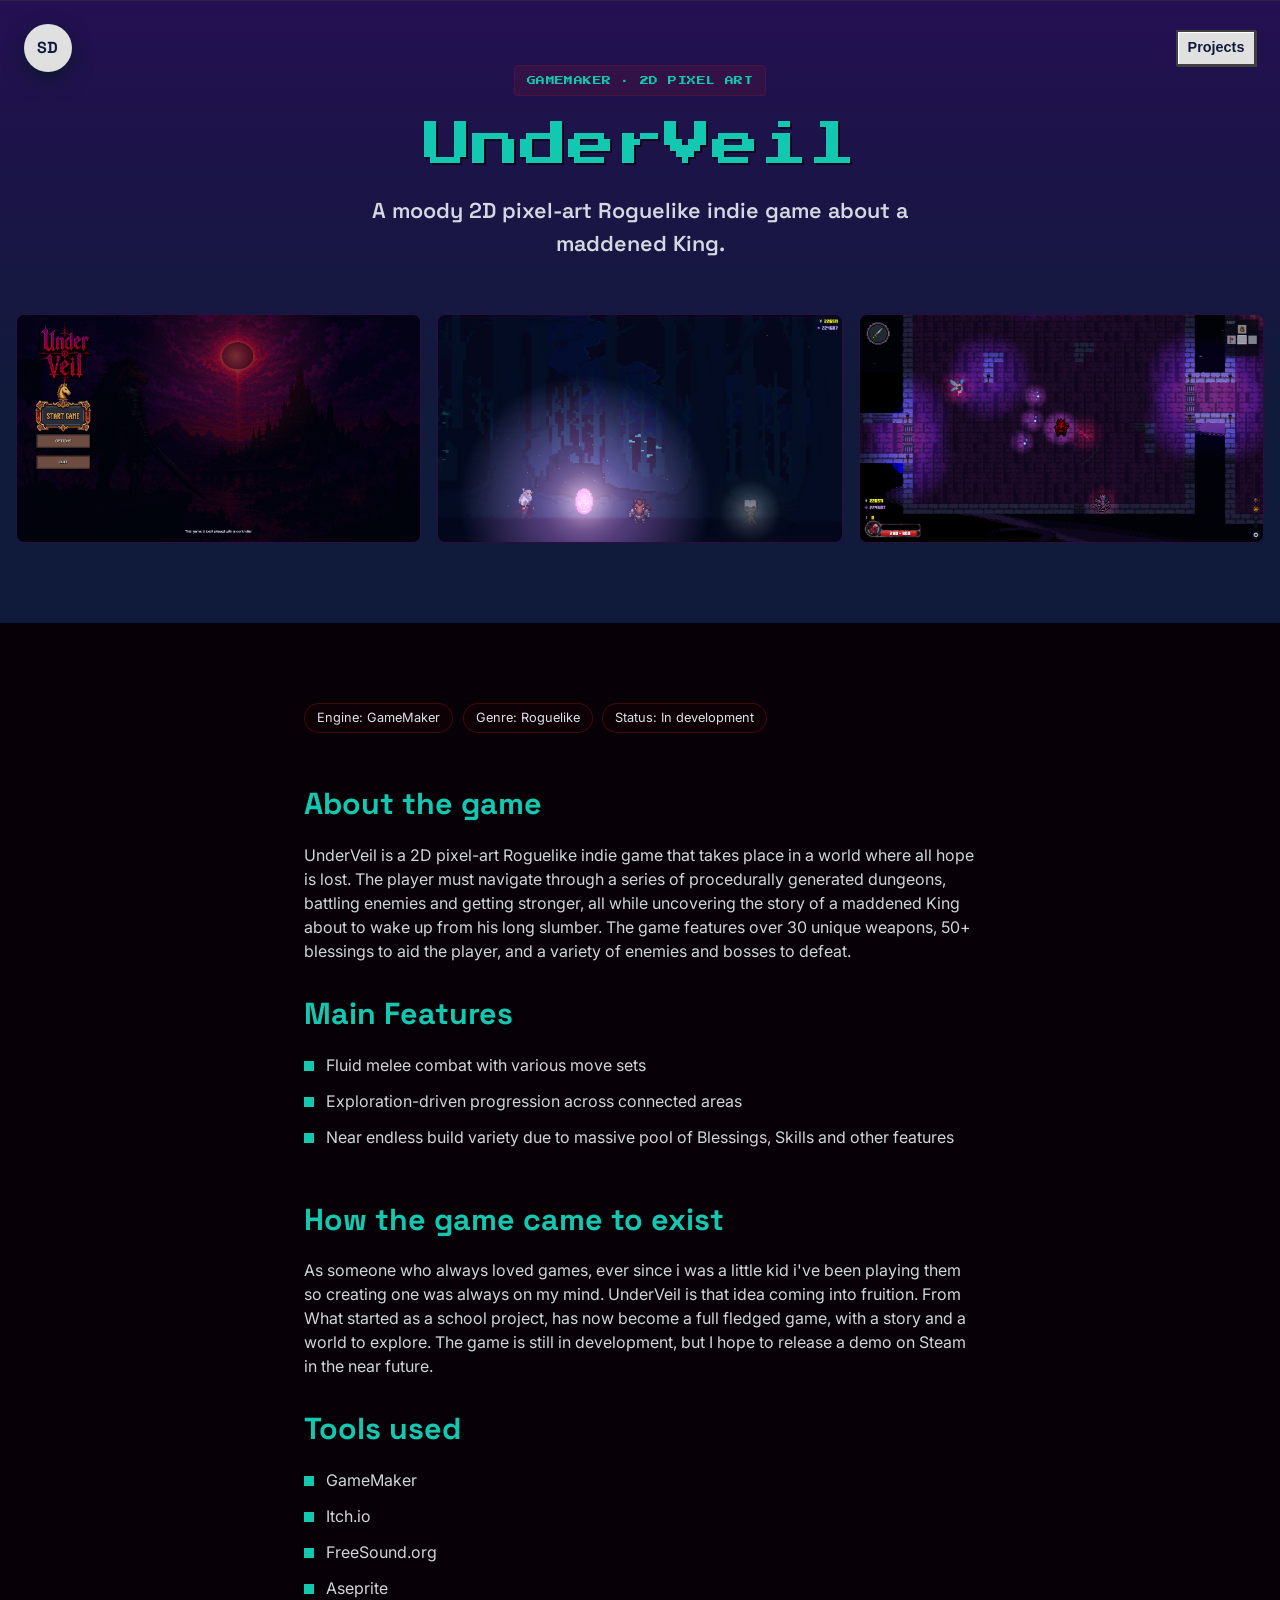
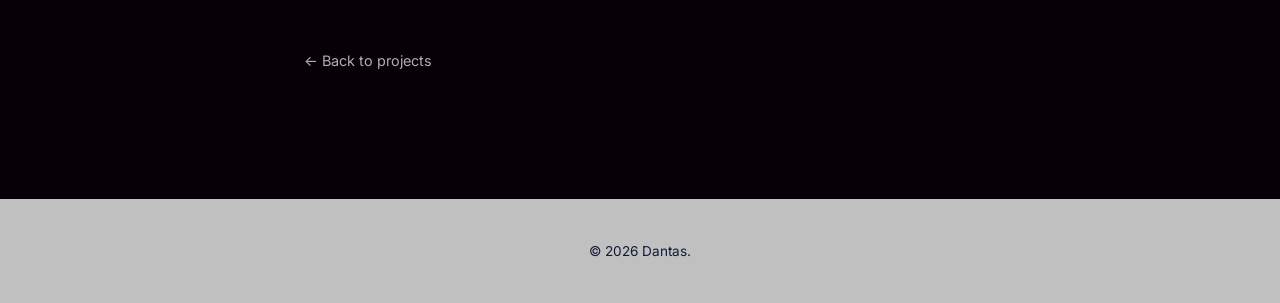
==== UnderVeil.html @ 6a2aa036 "Refresh UnderVeil header and 90s palette" ====
<!DOCTYPE html>
<html lang="en">
<head>
  <meta charset="UTF-8" />
  <meta name="viewport" content="width=device-width, initial-scale=1.0" />
  <title>UnderVeil — Dantas</title>
  <meta name="description" content="UnderVeil, a 2D pixel-art indie game made in GameMaker." />
  <link rel="icon" href="data:image/svg+xml,%3Csvg xmlns='http://www.w3.org/2000/svg' viewBox='0 0 32 32'%3E%3Ccircle cx='16' cy='16' r='16' fill='%2300a6fb'/%3E%3Ctext x='16' y='23' text-anchor='middle' font-family='Arial' font-weight='700' font-size='18' fill='%23051923'%3ED%3C/text%3E%3C/svg%3E" />
  <link rel="preconnect" href="https://fonts.googleapis.com" />
  <link rel="preconnect" href="https://fonts.gstatic.com" crossorigin />
  <link
    href="https://fonts.googleapis.com/css2?family=Press+Start+2P&family=Space+Grotesk:wght@500;600;700&family=Inter:wght@400;500;600&display=swap"
    rel="stylesheet"
  />
  <link rel="stylesheet" href="style.css" />
</head>
<body>
  <header class="site-header site-header-static" aria-hidden="false">
    <div class="site-header-inner">
      <a class="logo" href="index.html" aria-label="Dantas home">SD</a>
      <nav class="site-nav">
        <a href="index.html#projects">Projects</a>
      </nav>
    </div>
  </header>

  <header class="site-header site-header-scrolled" aria-hidden="true">
    <div class="site-header-inner">
      <a class="logo" href="index.html" aria-label="Dantas home">SD</a>
      <nav class="site-nav">
        <a href="index.html#projects">Projects</a>
      </nav>
    </div>
  </header>

  <header class="project-hero underveil">
    <div class="project-hero-content">

      <span class="game-badge">GAMEMAKER · 2D PIXEL ART</span>
      <h1 class="game-title">UnderVeil</h1>
      <p class="game-tagline">
        A moody 2D pixel-art Roguelike indie game about a maddened King.
      </p>
    </div>

    <div class="gallery">
      <figure>
        <img class="clickable" src="Images/underveil_example1.png" alt="Overworld screenshot" data-full="Images/underveil_example1.png" />
        <figcaption>Main Menu Screen</figcaption>
      </figure>

      <figure>
        <img class="clickable" src="Images/underveil_example2.png" alt="Ruins screenshot" data-full="Images/underveil_example2.png" />
        <figcaption>Main Hub of the game</figcaption>
      </figure>

      <figure>
        <img class="clickable" src="Images/underveil_example3.png" alt="The Veil screenshot" data-full="Images/underveil_example3.png" />
        <figcaption>Dungeon Room</figcaption>
      </figure>
    </div>
  </header>

  <section class="about-section">
    <div class="about-inner">
      <div class="meta-row">
        <span class="meta-pill">Engine: GameMaker</span>
        <span class="meta-pill">Genre: Roguelike</span>
        <span class="meta-pill">Status: In development</span>
      </div>

      <h2>About the game</h2>
      <p>
        UnderVeil is a 2D pixel-art Roguelike indie game that takes place in a world where all hope is lost. The player must navigate through a series of procedurally generated dungeons,
        battling enemies and getting stronger, all while uncovering the story of a maddened King about to wake up from his long slumber.
        The game features over 30 unique weapons, 50+ blessings to aid the player, and a variety of enemies and bosses to defeat.
      </p>

      <h2>Main Features</h2>
      <ul class="feature-list">
        <li>Fluid melee combat with various move sets</li>
        <li>Exploration-driven progression across connected areas</li>
        <li>Near endless build variety due to massive pool of Blessings, Skills and other features </li>
      </ul>

      <h2>How the game came to exist</h2>
      <p>
        As someone who always loved games, ever since i was a little kid i've been playing them so creating one was always on my mind. UnderVeil is that idea coming into fruition.
        From What started as a school project, has now become a full fledged game, with a story and a world to explore. The game is still in development, but I hope to release a 
        demo on Steam in the near future.
      </p>

      <h2>Tools used</h2>
      <ul class="feature-list">
        <li>GameMaker</li>
        <li>Itch.io</li>
        <li>FreeSound.org</li>
        <li>Aseprite</li>
      </ul>

      <a class="back-link" href="index.html">&larr; Back to projects</a>
    </div>
  </section>

  <footer class="site-footer">
    <p>&copy; 2026 Dantas.</p>
  </footer>

  <!-- Image modal (lightbox) -->
  <div id="image-modal" class="image-modal" role="dialog" aria-hidden="true">
    <button class="close-btn" aria-label="Close image">✕</button>
    <div class="modal-body">
      <img src="" alt="" />
      <div class="caption"></div>
    </div>
  </div>

  <script src="script.js"></script>
  <script>
    (function(){
      const modal = document.getElementById('image-modal');
      const modalImg = modal.querySelector('img');
      const caption = modal.querySelector('.caption');
      const closeBtn = modal.querySelector('.close-btn');

      function openImage(src, alt, captionText) {
        modalImg.src = src;
        modalImg.alt = alt || '';
        caption.textContent = captionText || '';
        modal.setAttribute('aria-hidden', 'false');
        modal.classList.add('visible');
      }

      function closeImage() {
        modal.classList.remove('visible');
        modal.setAttribute('aria-hidden', 'true');
        // clear src after transition to release memory
        setTimeout(()=> modalImg.src = '', 240);
      }

      document.addEventListener('click', function(e){
        const t = e.target;
        if (t.matches('.gallery img.clickable')) {
          const src = t.dataset.full || t.src;
          const alt = t.alt || '';
          const fig = t.closest('figure');
          const cap = fig ? (fig.querySelector('figcaption')?.textContent || '') : '';
          openImage(src, alt, cap);
        }
        if (t === modal || t === closeBtn) {
          closeImage();
        }
      }, false);

      document.addEventListener('keydown', function(e){
        if (e.key === 'Escape' && modal.classList.contains('visible')) closeImage();
      });
    })();
  </script>
</body>
</html>
---- style.css ----
/* ========================================================================
   DESIGN TOKENS
   Palette reads as a literal descent: Fresh Sky at the top of the page,
   sinking through Steel Blue and Baltic Blue, down into the Deep Space
   and Ink Black of the projects below — you scroll "under the veil."
   ======================================================================== */
:root {
  --paper: #f4fafd;
  --ink-black-70: rgba(5, 25, 35, 0.7);

  --font-display: "Space Grotesk", "Helvetica Neue", Arial, sans-serif;
  --font-body: "Inter", "Helvetica Neue", Arial, sans-serif;
  --font-pixel: "Press Start 2P", var(--font-display);

  --space-1: 0.5rem;
  --space-2: 1rem;
  --space-3: 1.75rem;
  --space-4: 3rem;
  --space-5: 5rem;

  --max-width: 100rem;
  --header-height: 6rem;

  /* 90s web palette: electric teal, arcade purple, warm cream, deep navy */
  --c-dark: #101a3a;
  --c-red: #ff5c8a;
  --c-purple: #6c3cff;
  --c-light: #fff4d6;
  --c-teal: #13c8b0;

  --paper: var(--c-light);
  --ink-black: var(--c-dark);
}

/* Windows 98 UI tokens */
:root {
  --win-bg: #c0c0c0;
  --win-border-light: #ffffff;
  --win-border-dark: #404040;
  --win-title-bg: #000080;
  --win-title-color: #ffffff;
  --win-button-face: #e0e0e0;
}

/* ========================================================================
   RESET & BASE
   ======================================================================== */
*,
*::before,
*::after {
  box-sizing: border-box;
}

html {
  scroll-behavior: smooth;
}

body {
  margin: 0;
  font-family: var(--font-body);
  color: var(--paper);
  background: var(--c-dark);
  line-height: 1.5;
  -webkit-font-smoothing: antialiased;
}

img,
svg {
  display: block;
  max-width: 100%;
}

a {
  color: inherit;
}

.skip-link {
  position: absolute;
  left: -999px;
  top: 0;
  background: var(--paper);
  color: var(--c-dark);
  padding: var(--space-1) var(--space-2);
  z-index: 100;
  border-radius: 0 0 0.5rem 0;
}

.skip-link:focus {
  left: 0;
}

:focus-visible {
  outline: 3px solid var(--c-light);
  outline-offset: 3px;
}

@media (prefers-reduced-motion: reduce) {
  html {
    scroll-behavior: auto;
  }

  *,
  *::before,
  *::after {
    animation-duration: 0.001ms !important;
    animation-iteration-count: 1 !important;
    transition-duration: 0.001ms !important;
  }
}

/* ========================================================================
   SITE HEADER
   Fixed, translucent bar that floats above the hero/page-hero gradients.
   ======================================================================== */
.site-header {
  position: absolute;
  top: 0;
  left: 0;
  right: 0;
  z-index: 50;
  background: transparent;
  border-bottom: none;
  box-shadow: none;
  transition: background-color 280ms ease, box-shadow 280ms ease, border-bottom-color 280ms ease, transform 280ms ease;
}

/* Static header that always stays on top (minimal/translucent) */
.site-header.site-header-static {
  position: fixed;
  top: 0;
  left: 0;
  right: 0;
  z-index: 900;
  background: transparent;
  border-bottom: none;
}

/* Scrolled header: hidden by default, appears smoothly when user scrolls */
.site-header.site-header-scrolled {
  position: fixed;
  top: 0;
  left: 0;
  right: 0;
  z-index: 1000;
  background: rgba(16, 26, 58, 0.78);
  /* ~50% opacity */
  -webkit-backdrop-filter: blur(4px);
  backdrop-filter: blur(4px);
  border-bottom: 2px solid var(--win-border-dark);
  box-shadow: inset 1px 1px 0 var(--win-border-light);
  opacity: 0;
  pointer-events: none;
  transition: opacity 320ms ease, transform 320ms ease;
}

.site-header.site-header-scrolled.visible {
  opacity: 1;
  pointer-events: auto;
}

.site-header-inner {
  max-width: var(--max-width);
  margin: 0 auto;
  padding: calc(var(--space-2) + 0.5rem);
  display: flex;
  align-items: center;
  justify-content: space-between;
}

.logo {
  flex: none;
  display: inline-flex;
  align-items: center;
  justify-content: center;
  width: 3rem;
  height: 3rem;
  border-radius: 50%;
  background: var(--win-button-face);
  color: var(--c-dark);
  font-family: var(--font-display);
  font-weight: 700;
  font-size: 1rem;
  letter-spacing: 0.02em;
  text-decoration: none;
  box-shadow: 0 0.5rem 1.25rem var(--ink-black-70);
  transition: transform 0.2s ease;
}

.logo:hover,
.logo:focus-visible {
  transform: scale(1.06);
}

.site-nav {
  display: flex;
  gap: 0.5rem;
  align-items: center;
}

.site-nav a {
  font-family: Tahoma, Arial, sans-serif;
  font-weight: 700;
  font-size: 0.9rem;
  text-decoration: none;
  color: var(--c-dark);
  padding: 0.35rem 0.6rem;
  border: 2px solid var(--win-border-dark);
  background: var(--win-button-face);
  box-shadow: inset 1px 1px 0 var(--win-border-light), 1px 1px 0 var(--win-border-dark);
}

.site-nav a:hover,
.site-nav a:focus-visible {
  transform: translateY(-1px);
}

/* Generic button styles used across the site (footer, small CTAs) */
.btn {
  font-family: Tahoma, Arial, sans-serif;
  font-weight: 700;
  font-size: 0.9rem;
  text-decoration: none;
  color: var(--c-dark);
  padding: 0.35rem 0.7rem;
  border-radius: 0.15rem;
  display: inline-flex;
  align-items: center;
  justify-content: center;
  gap: 0.5rem;
  transition: transform 0.12s ease, background-color 0.12s ease, border-color 0.12s ease;
  background: var(--win-button-face);
  border: 2px solid var(--win-border-dark);
  box-shadow: inset 1px 1px 0 var(--win-border-light), 1px 1px 0 var(--win-border-dark);
}

.btn-outline {
  background: var(--win-button-face);
  border: 2px solid var(--win-border-dark);
  color: var(--c-dark);
  box-shadow: inset 1px 1px 0 var(--win-border-light), 1px 1px 0 var(--win-border-dark);
}

.btn:hover,
.btn:focus-visible,
.btn-outline:hover,
.btn-outline:focus-visible {
  transform: translateY(-1px);
  background: var(--c-light);
}

.footer-actions {
  display: flex;
  gap: 0.6rem;
  justify-content: center;
  margin-bottom: 0.6rem;
}

/* ========================================================================
   HERO
   ======================================================================== */
.hero {
  min-height: 100vh;
  display: flex;
  align-items: center;
  justify-content: center;
  text-align: center;
  padding: var(--space-4) var(--space-2);
  background-image: url("Images/windows95.jpg");
  background-size: cover;
  background-position: center;
  background-repeat: no-repeat;
  color: var(--c-dark);
  position: relative;
  overflow: hidden;
}

.hero-inner {
  display: flex;
  flex-direction: column;
  align-items: center;
  justify-content: center;
  gap: var(--space-3);
  max-width: calc(var(--max-width) - 2rem);
  margin: 0 auto;
  padding: 1rem;
  font-family: Tahoma, Arial, sans-serif;
  text-align: center;
}

.hero-copy {
  display: flex;
  flex-direction: column;
  align-items: center;
  gap: var(--space-2);
  text-align: center;
}

.hero-socials {
  display: flex;
  flex-direction: row;
  justify-content: center;
  gap: 0.75rem;
  flex-wrap: wrap;
}

.social-button {
  min-width: 8rem;
  display: inline-flex;
  align-items: center;
  justify-content: center;
  gap: 0.6rem;
  padding: 0.7rem 0.9rem;
  border: 2px solid var(--win-border-dark);
  background: var(--win-button-face);
  color: var(--c-dark);
  font-family: Tahoma, Arial, sans-serif;
  font-size: 0.95rem;
  font-weight: 700;
  text-decoration: none;
  box-shadow: inset 1px 1px 0 var(--win-border-light), 1px 1px 0 var(--win-border-dark);
  transition: transform 0.12s ease, background-color 0.12s ease;
}

.social-button i {
  font-size: 1.25rem;
}

.social-button:hover,
.social-button:focus-visible {
  transform: translateY(-1px);
  background: var(--c-light);
}

.avatar {
  width: clamp(7rem, 18vw, 10rem);
  height: clamp(7rem, 18vw, 10rem);
  border-radius: 50%;
  overflow: hidden;
  box-shadow: 0 1.5rem 3rem var(--ink-black-70);
  border: 3px solid rgb(0, 0, 0);
}

.avatar svg,
.avatar img {
  width: 100%;
  height: 100%;
  object-fit: cover;
}

.name {
  font-family: var(--font-display);
  font-weight: 700;
  font-size: clamp(2.25rem, 3vw + 1.5rem, 3.5rem);
  letter-spacing: -0.02em;
  margin: var(--space-1) 0 0;
  color: var(--paper);
}

.tagline {
  font-family: var(--font-display);
  font-weight: 600;
  font-size: clamp(1.05rem, 1vw + 0.9rem, 1.4rem);
  line-height: 1.4;
  margin: 0;
  color: var(--paper);
  max-width: 28rem;
}

.scroll-cue {
  margin-top: var(--space-3);
  width: 1.6rem;
  height: 1.6rem;
  border-right: 3px solid var(--paper);
  border-bottom: 3px solid var(--paper);
  transform: rotate(45deg);
  animation: bob 2.2s ease-in-out infinite;
  opacity: 0.85;
}

.scroll-cue:hover,
.scroll-cue:focus-visible {
  opacity: 1;
}

@keyframes bob {

  0%,
  100% {
    transform: rotate(45deg) translate(0, 0);
  }

  50% {
    transform: rotate(45deg) translate(0.4rem, 0.4rem);
  }
}

/* ========================================================================
   PROJECTS
   Gradient continues from Steel Blue (where the hero left off) down
   through Baltic Blue and Deep Space to Ink Black before the footer.
   ======================================================================== */
.projects {
  /* Background image for projects section (fallback to brand red) */
  background-color: var(--c-red);
  background-image: url("Images/ProjectsBG.png");
  /* stretch image to fill width while preserving its aspect ratio (height unchanged) */
  background-size: 100% auto;
  background-position: center top;
  background-repeat: no-repeat;
  padding: var(--space-5) var(--space-2) var(--space-5);
  scroll-margin-top: var(--header-height);
  color: var(--paper);
}

.section-heading {
  font-family: var(--font-display);
  font-weight: 700;
  font-size: clamp(1.6rem, 1.5vw + 1.2rem, 2.25rem);
  text-align: center;
  margin: 0 auto var(--space-4);
  max-width: var(--max-width);
}

.project-grid {
  display: grid;
  grid-template-columns: repeat(auto-fit, minmax(14rem, 1fr));
  gap: var(--space-3);
  max-width: calc(var(--max-width) - 2rem);
  margin: 0 auto;
}

.projects-list {
  display: flex;
  gap: 1rem;
  flex-wrap: wrap;
  justify-content: flex-start;
  align-items: flex-start;
  max-width: calc(var(--max-width) - 2rem);
  margin: 0 auto;
}

.project-win {
  width: 22rem;
}

/* Square project windows (UnderVeil, Calorie Tracker) */
.project-win.square {
  width: 20rem;
  height: 20rem;
  display: flex;
  flex-direction: column;
  justify-content: flex-start;
}

.project-win.square .window-body {
  display: flex;
  flex-direction: column;
  align-items: center;
  gap: 0.5rem;
  padding: 0.6rem;
}

.project-win.square .video-player {
  width: calc(100% - 1rem);
  height: 11rem;
  margin: 0 auto;
}

.project-win.square .video-meta {
  text-align: center;
}

/* ========================================================================
   HARD SKILLS
   Small Windows-98 tiles for each skill (smaller, non-interactive)
   ======================================================================== */
.skills {
  background-color: var(--c-dark);
  color: var(--paper);
  padding: var(--space-5) var(--space-2);
}

.skills-list {
  --skill-gap: 0.6rem;
  display: flex;
  gap: var(--skill-gap);
  flex-wrap: nowrap;
  /* single horizontal row */
  justify-content: center;
  align-items: flex-start;
  max-width: var(--max-width);
  margin: 0 auto;
  padding: 0.75rem 0;
  overflow: visible;
  /* ensure no scrollbar */
}

.skill-win {
  /* slightly larger fixed square so tiles are more visible */
  flex: 0 0 13rem;
  width: 13rem;
  height: 13rem;
  display: flex;
  flex-direction: column;
  align-items: stretch;
  justify-content: flex-start;
  padding: 0;
  border: 2px solid var(--win-border-dark);
  background: var(--win-bg);
  box-shadow: 4px 4px 0 rgba(0, 0, 0, 0.2);
  margin: 0 0.4rem;
  box-sizing: border-box;
  overflow: hidden;
}

.skill-win .titlebar {
  padding: 0.28rem 0.6rem;
  font-size: 0.85rem;
}

.skill-win .window-body {
  padding: 0.6rem;
  display: flex;
  flex-direction: column;
  align-items: center;
  justify-content: center;
  gap: 0.35rem;
  flex: 1 1 auto;
}

.skill-win img {
  /* normalize logo sizes so all appear consistent */
  width: 4.6rem;
  height: 4.6rem;
  object-fit: contain;
  display: block;
  margin: 0.6rem auto 0;
}

@media (max-width: 680px) {
  .skill-win img {
    width: 2.6rem;
    height: 2.6rem;
  }
}

.skill-name {
  display: block;
  margin: 0.45rem 0 0 0;
  line-height: 1.1;
  font-family: var(--font-display);
  font-weight: 700;
  color: var(--c-dark);
  background: transparent;
  padding: 0;
  border: none;
  box-shadow: none;
}

/* disable interaction on skill title controls/buttons */
.skill-win .title-controls,
.skill-win .title-controls .btn-win {
  pointer-events: none;
  opacity: 0.7;
}

@media (max-width: 680px) {
  .skills-list {
    --skill-gap: 0.4rem;
  }

  .skill-win {
    padding: 0.18rem;
    flex: 0 0 9.5rem;
    width: 9.5rem;
    height: 9.5rem;
    margin: 0 0.35rem;
  }

  .skill-win .titlebar {
    padding: 0.12rem 0.18rem;
  }

  .skill-name {
    font-size: 0.66rem;
  }

  .skill-win img {
    width: 3.2rem;
    height: 3.2rem;
  }
}

/* Make titlebar smaller for skill tiles */
.skill-win .titlebar {
  padding: 0.18rem 0.35rem;
  font-size: 0.72rem;
}

.skill-win .title {
  font-size: 0.72rem;
}

.skill-win .title-controls .btn-win {
  width: 1.1rem;
  height: 1.1rem;
  margin-left: 0.2rem;
}

.skill-win .window-body {
  padding: 0.35rem;
}

.video-player {
  width: 100%;
  height: 12rem;
  background: #000;
  display: block;
  position: relative;
  overflow: hidden;
  border: 4px solid #222;
  box-shadow: inset 2px 2px 0 #444;
}

.video-player img {
  width: 100%;
  height: 100%;
  object-fit: cover;
  display: block;
}

.play-overlay {
  position: absolute;
  left: 50%;
  top: 50%;
  transform: translate(-50%, -50%);
  color: rgba(255, 255, 255, 0.95);
  font-size: 2.2rem;
  text-shadow: 1px 1px 0 rgba(0, 0, 0, 0.6);
  pointer-events: none;
}

.video-meta {
  padding-top: 0.75rem;
}

.project-card {
  display: flex;
  flex-direction: column;
  aspect-ratio: 1 / 1;
  text-decoration: none;
  color: var(--c-dark);
  border-radius: 0;
  overflow: visible;
  background: var(--win-bg);
  border: 2px solid var(--win-border-dark);
  box-shadow: 2px 2px 0 var(--win-border-dark), inset 1px 1px 0 var(--win-border-light);
}

.project-card:hover,
.project-card:focus-visible {
  transform: translateY(-1px);
}


.project-thumb {
  flex: 0 0 60%;
  background: var(--c-dark);
  overflow: hidden;
}

.project-thumb img,
.project-thumb svg {
  width: 100%;
  height: 100%;
  object-fit: fill;
  display: block;
}

.project-info {
  flex: 1 1 40%;
  padding: calc(var(--space-2) + 0.25rem) var(--space-3);
  display: flex;
  flex-direction: column;
  justify-content: center;
  gap: 0.35rem;
  background: var(--c-dark);
  border-top: 1px solid rgba(133, 57, 83, 0.25);
}

.project-title {
  font-family: var(--font-display);
  font-weight: 700;
  font-size: 1.3rem;
  margin: 0;
}

.project-summary {
  font-size: 0.92rem;
  margin: 0;
  color: rgba(244, 250, 253, 0.75);
}

/* ========================================================================
   FOOTER
   ======================================================================== */
.site-footer {
  background-color: var(--win-bg);
  text-align: center;
  padding: var(--space-3) var(--space-2);
  font-size: 0.85rem;
  color: var(--c-dark);
}

/* ========================================================================
   PROJECT DETAIL PAGE (underveil.html)
   ======================================================================== */
.project-hero {
  background: linear-gradient(180deg, var(--c-dark) 0%, var(--c-dark) 100%);
  width: 100%;
  height: 100%;
  object-fit: cover;
  padding: var(--space-4) var(--space-2) var(--space-5);
  flex: 1 1 60%;
  padding: calc(var(--space-2) + 0.25rem) var(--space-3);
  display: flex;
  flex-direction: column;
  justify-content: center;
  gap: 0.35rem;
  border-top: 1px solid rgba(133, 57, 83, 0.25);
}

.back-link {
  display: inline-flex;
  align-items: center;
  gap: 0.4rem;
  font-size: 0.9rem;
  text-decoration: none;
  color: rgba(244, 250, 253, 0.7);
  margin-bottom: var(--space-4);
  transition: color 0.2s ease;
}

.back-link:hover,
.back-link:focus-visible {
  color: var(--c-light);
}

.project-hero-content {
  max-width: var(--max-width);
  margin: 0 auto;
  text-align: center;
}

.game-badge {
  display: inline-block;
  font-family: var(--font-pixel);
  font-size: 0.55rem;
  letter-spacing: 0.05em;
  background: var(--c-purple);
  color: var(--paper);
  padding: 0.5rem 0.75rem;
  border-radius: 0.25rem;
  margin-bottom: var(--space-2);
}

.game-title {
  font-family: var(--font-pixel);
  font-weight: 400;
  font-size: clamp(1.6rem, 3vw + 1rem, 3rem);
  line-height: 1.4;
  margin: 0 0 var(--space-2);
  color: var(--c-light);
  text-shadow: 0.15rem 0.15rem 0 var(--c-dark);
}

.game-tagline {
  font-family: var(--font-display);
  font-weight: 600;
  font-size: clamp(1.05rem, 1vw + 0.9rem, 1.35rem);
  max-width: 36rem;
  margin: 0 auto;
  color: rgba(244, 250, 253, 0.85);
}

.gallery {
  max-width: var(--max-width);
  margin: var(--space-4) auto 0;
  display: grid;
  grid-template-columns: repeat(auto-fit, minmax(14rem, 1fr));
  gap: var(--space-2);
}

.gallery figure {
  margin: 0;
  border-radius: 0.5rem;
  overflow: hidden;
  border: 1px solid rgba(72, 11, 11, 0.25);
  background: var(--uv-purple);
  position: relative;
}

.gallery svg {
  width: 100%;
  height: 100%;
}

.gallery figcaption {
  font-size: 0.85rem;
  text-align: center;
  padding: 0.5rem 0.75rem;
  color: rgb(255, 255, 255);
  position: absolute;
  left: 50%;
  bottom: 0.75rem;
  transform: translateX(-50%) translateY(8px);
  background: rgba(0, 0, 0, 0.45);
  border-radius: 0.35rem;
  opacity: 0;
  transition: opacity 180ms ease, transform 180ms ease;
  z-index: 2;
}

.gallery figure:hover figcaption {
  opacity: 1;
  transform: translateX(-50%) translateY(0);
}

.gallery img {
  display: block;
  width: 100%;
  height: 100%;
  object-fit: cover;
  transition: transform 220ms ease, filter 220ms ease;
  z-index: 1;
}

.gallery figure:hover img {
  transform: scale(1.03);
  filter: brightness(0.95) saturate(0.98);
}

.about-section {
  background-color: var(--c-dark);
  padding: var(--space-5) var(--space-2);
  color: var(--paper);
}

.about-inner {
  max-width: 42rem;
  margin: 0 auto;
}

.about-inner h2 {
  font-family: var(--font-display);
  font-size: clamp(1.4rem, 1.5vw + 1rem, 1.9rem);
  margin-bottom: var(--space-2);
}

.about-inner p {
  color: rgba(244, 250, 253, 0.8);
  margin-bottom: var(--space-3);
}

.feature-list {
  list-style: none;
  padding: 0;
  margin: 0 0 var(--space-4);
  display: grid;
  gap: 0.75rem;
}

.feature-list li {
  display: flex;
  gap: 0.75rem;
  align-items: baseline;
  color: rgba(244, 250, 253, 0.85);
}

.feature-list li::before {
  content: "";
  flex: none;
  width: 0.6rem;
  height: 0.6rem;
  background: var(--c-light);
  margin-top: 0.35rem;
}

.meta-row {
  display: flex;
  flex-wrap: wrap;
  gap: 0.6rem;
  margin-bottom: var(--space-4);
}

.meta-pill {
  font-size: 0.8rem;
  padding: 0.3rem 0.75rem;
  border-radius: 999px;
  border: 1px solid rgba(133, 57, 83, 0.4);
  color: rgba(244, 250, 253, 0.85);
}

/* UnderVeil color palette overrides */
:root {
  --uv-purple: #241052;
  --uv-red: var(--c-teal);
  --uv-black: #101a3a;
}

.project-hero.underveil {
  background: linear-gradient(180deg, var(--uv-purple) 0%, var(--uv-black) 65%);
  color: #f7eef6;
  padding: calc(var(--space-4) + 1rem) var(--space-2) var(--space-5);
}

.project-hero.underveil .game-title {
  color: var(--uv-red);
  text-shadow: 0.12rem 0.12rem 0 rgba(0, 0, 0, 0.6);
}

.project-hero.underveil .game-badge {
  background: rgba(183, 28, 28, 0.12);
  color: var(--uv-red);
  border: 1px solid rgba(183, 28, 28, 0.18);
}

.project-hero.underveil .back-link {
  color: rgba(244, 250, 253, 0.85);
}

.about-section {
  background: #070006;
  color: rgba(244, 250, 253, 0.92);
}

.about-section h2 {
  color: var(--uv-red);
}

.about-section p,
.about-section .feature-list li {
  color: rgba(244, 250, 253, 0.85);
}

.about-section .meta-pill {
  border-color: rgba(183, 28, 28, 0.3);
  background: rgba(183, 28, 28, 0.04);
  color: rgba(244, 250, 253, 0.9);
}

/* Ensure the feature-list bullets in the following about section use the UnderVeil red */
.project-hero.underveil~.about-section .feature-list li::before {
  background: var(--uv-red);
}

/* Use UnderVeil palette for its feature bullets */
.project-hero.underveil .feature-list li::before {
  background: var(--uv-red);
}

/* Image modal (lightbox) used by project pages */
.image-modal {
  position: fixed;
  inset: 0;
  display: flex;
  align-items: center;
  justify-content: center;
  background: rgba(0, 0, 0, 0.55);
  z-index: 9999;
  padding: 2rem;
  opacity: 0;
  pointer-events: none;
  transition: opacity 240ms ease;
}

.image-modal.visible {
  opacity: 1;
  pointer-events: auto;
}

.image-modal .modal-body {
  max-width: 95%;
  max-height: 95%;
  background: #0b0b0b;
  padding: 0.5rem;
  border: 2px solid rgba(255, 255, 255, 0.06);
  box-shadow: 8px 8px 0 rgba(0, 0, 0, 0.6);
  display: flex;
  flex-direction: column;
  gap: 0.5rem;
  transform: scale(0.98);
  transition: transform 240ms cubic-bezier(.2, .9, .2, 1);
  position: relative;
}

.image-modal.visible .modal-body {
  transform: scale(1);
}

.image-modal img {
  max-width: 100%;
  max-height: 70vh;
  display: block;
  margin: 0 auto;
}

.image-modal .caption {
  color: #f3eef6;
  text-align: center;
  font-size: 0.95rem;
}

.image-modal .close-btn {
  position: absolute;
  top: 0.5rem;
  right: 0.5rem;
  background: var(--uv-red);
  color: #fff;
  border: none;
  padding: 0.35rem 0.5rem;
  font-weight: 700;
  cursor: pointer;
  border-radius: 0.25rem;
}

/* Window chrome for Windows 98 look */
.win {
  width: min(88vw, 60rem);
  margin: 1rem auto;
  border: 2px solid var(--win-border-dark);
  background: var(--win-bg);
  box-shadow: 4px 4px 0 rgba(0, 0, 0, 0.2);
  position: relative;
}

.titlebar {
  background: var(--win-title-bg);
  color: var(--win-title-color);
  padding: 0.35rem 0.6rem;
  display: flex;
  justify-content: space-between;
  align-items: center;
  font-weight: 700;
}

.title-controls {
  display: inline-flex;
  align-items: center;
}

.title-controls .btn-win {
  margin-left: 0.35rem;
  width: 1.6rem;
  height: 1.6rem;
  background: var(--win-button-face);
  border: 2px solid var(--win-border-dark);
  box-shadow: inset 1px 1px 0 var(--win-border-light);
  font-weight: 700;
  cursor: pointer;
}

.title-controls .btn-win.close {
  background: #ff6464;
  pointer-events: none;
  opacity: 0.6;
}

.window-body {
  padding: 1rem;
  background: var(--win-bg);
}

.win.focused {
  outline: 3px solid rgba(0, 0, 128, 0.25);
}

@media (max-width: 680px) {
  .hero-inner {
    flex-direction: column;
    align-items: stretch;
    gap: var(--space-3);
  }

  .hero-copy {
    align-items: center;
    text-align: center;
  }

  .hero-socials {
    flex-direction: row;
    justify-content: center;
    flex-wrap: wrap;
  }
}
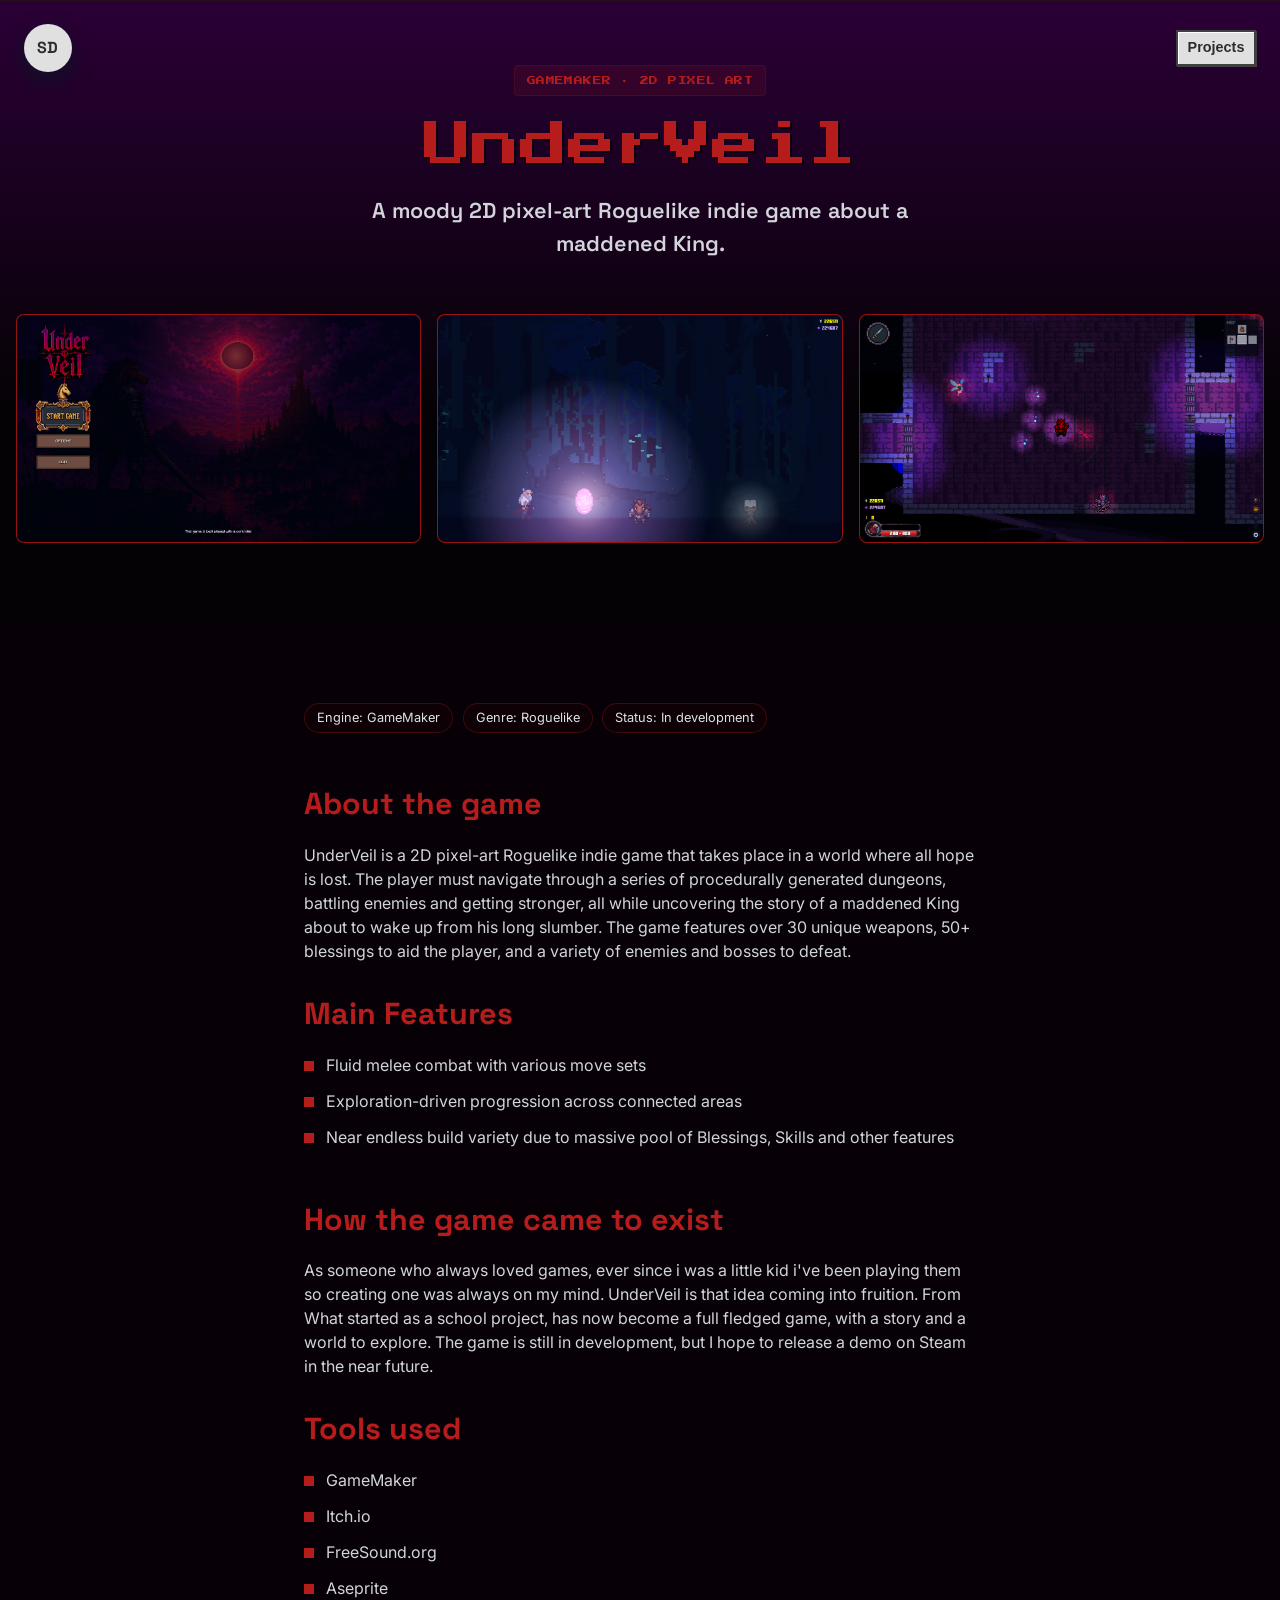
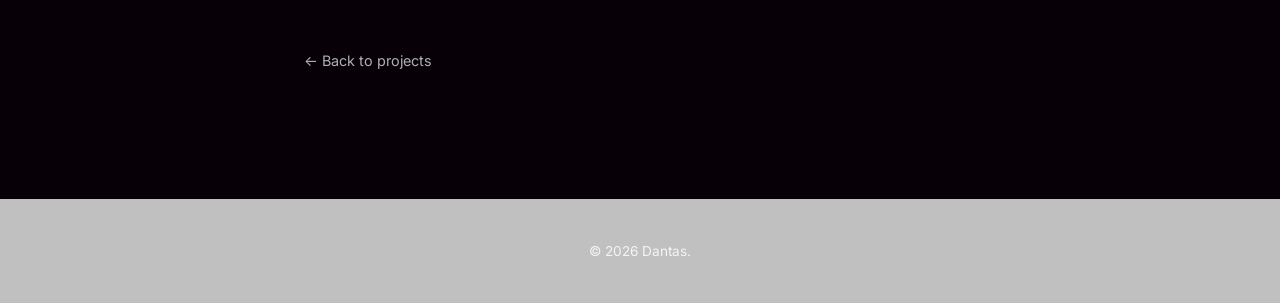
==== commit 50598240: "Restored v4: Center about window content" ====
--- a/UnderVeil.html
+++ b/UnderVeil.html
@@ -115,7 +115,6 @@
     </div>
   </div>
 
-  <script src="script.js"></script>
   <script>
     (function(){
       const modal = document.getElementById('image-modal');
@@ -158,4 +157,4 @@
     })();
   </script>
 </body>
-</html>
+</html>
--- a/style.css
+++ b/style.css
@@ -21,12 +21,12 @@
   --max-width: 100rem;
   --header-height: 6rem;
 
-  /* 90s web palette: electric teal, arcade purple, warm cream, deep navy */
-  --c-dark: #101a3a;
-  --c-red: #ff5c8a;
-  --c-purple: #6c3cff;
-  --c-light: #fff4d6;
-  --c-teal: #13c8b0;
+  /* New site palette (index) */
+  --c-dark: #2C2C2C;
+  /* dark gray */
+  --c-red: #853953;
+  --c-purple: #612D53;
+  --c-light: #F3F4F4;
 
   --paper: var(--c-light);
   --ink-black: var(--c-dark);
@@ -142,7 +142,7 @@
   left: 0;
   right: 0;
   z-index: 1000;
-  background: rgba(16, 26, 58, 0.78);
+  background: rgba(192, 192, 192, 0.5);
   /* ~50% opacity */
   -webkit-backdrop-filter: blur(4px);
   backdrop-filter: blur(4px);
@@ -245,7 +245,7 @@
 .btn-outline:hover,
 .btn-outline:focus-visible {
   transform: translateY(-1px);
-  background: var(--c-light);
+  background: #f6f6f6;
 }
 
 .footer-actions {
@@ -328,7 +328,7 @@
 .social-button:hover,
 .social-button:focus-visible {
   transform: translateY(-1px);
-  background: var(--c-light);
+  background: #f6f6f6;
 }
 
 .avatar {
@@ -709,7 +709,7 @@
   text-align: center;
   padding: var(--space-3) var(--space-2);
   font-size: 0.85rem;
-  color: var(--c-dark);
+  color: var(--c-lightk);
 }
 
 /* ========================================================================
@@ -796,7 +796,7 @@
   border-radius: 0.5rem;
   overflow: hidden;
   border: 1px solid rgba(72, 11, 11, 0.25);
-  background: var(--uv-purple);
+  background: #b31515;
   position: relative;
 }
 
@@ -903,9 +903,9 @@
 
 /* UnderVeil color palette overrides */
 :root {
-  --uv-purple: #241052;
-  --uv-red: var(--c-teal);
-  --uv-black: #101a3a;
+  --uv-purple: #2b0036;
+  --uv-red: #b71c1c;
+  --uv-black: #050205;
 }
 
 .project-hero.underveil {
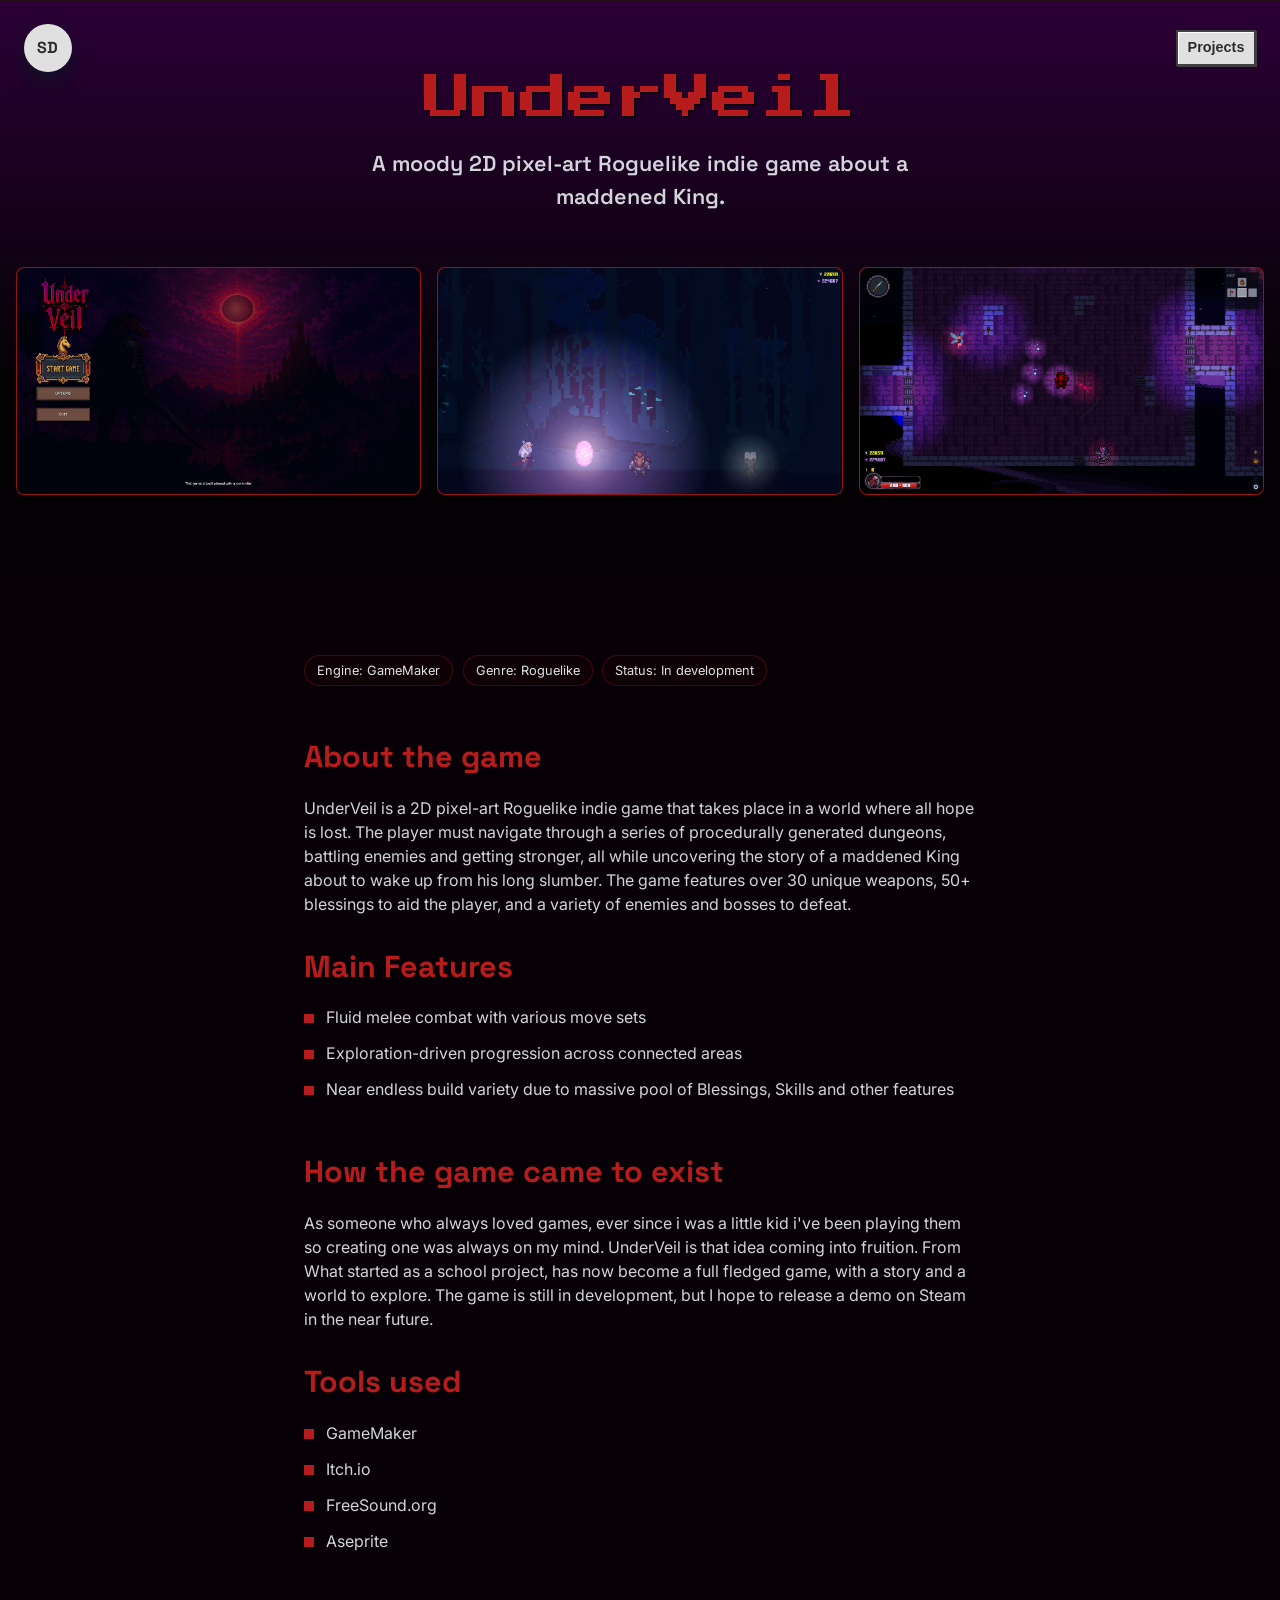
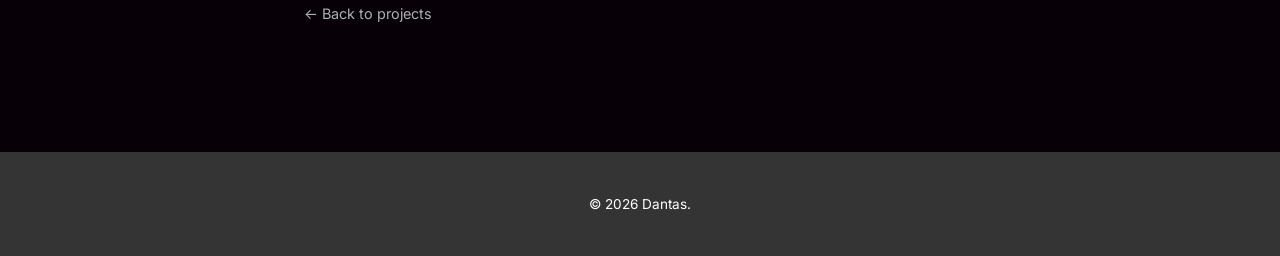
==== commit ab0856c4: "Color Palette Changes" ====
--- a/UnderVeil.html
+++ b/UnderVeil.html
@@ -35,8 +35,6 @@
 
   <header class="project-hero underveil">
     <div class="project-hero-content">
-
-      <span class="game-badge">GAMEMAKER · 2D PIXEL ART</span>
       <h1 class="game-title">UnderVeil</h1>
       <p class="game-tagline">
         A moody 2D pixel-art Roguelike indie game about a maddened King.
--- a/style.css
+++ b/style.css
@@ -475,8 +475,8 @@
    Small Windows-98 tiles for each skill (smaller, non-interactive)
    ======================================================================== */
 .skills {
-  background-color: var(--c-dark);
-  color: var(--paper);
+  background-color: #ffffff;
+  color: var(--c-dark);
   padding: var(--space-5) var(--space-2);
 }
 
@@ -705,11 +705,11 @@
    FOOTER
    ======================================================================== */
 .site-footer {
-  background-color: var(--win-bg);
+  background-color: #343434;
   text-align: center;
   padding: var(--space-3) var(--space-2);
   font-size: 0.85rem;
-  color: var(--c-lightk);
+  color: #ffffff;
 }
 
 /* ========================================================================
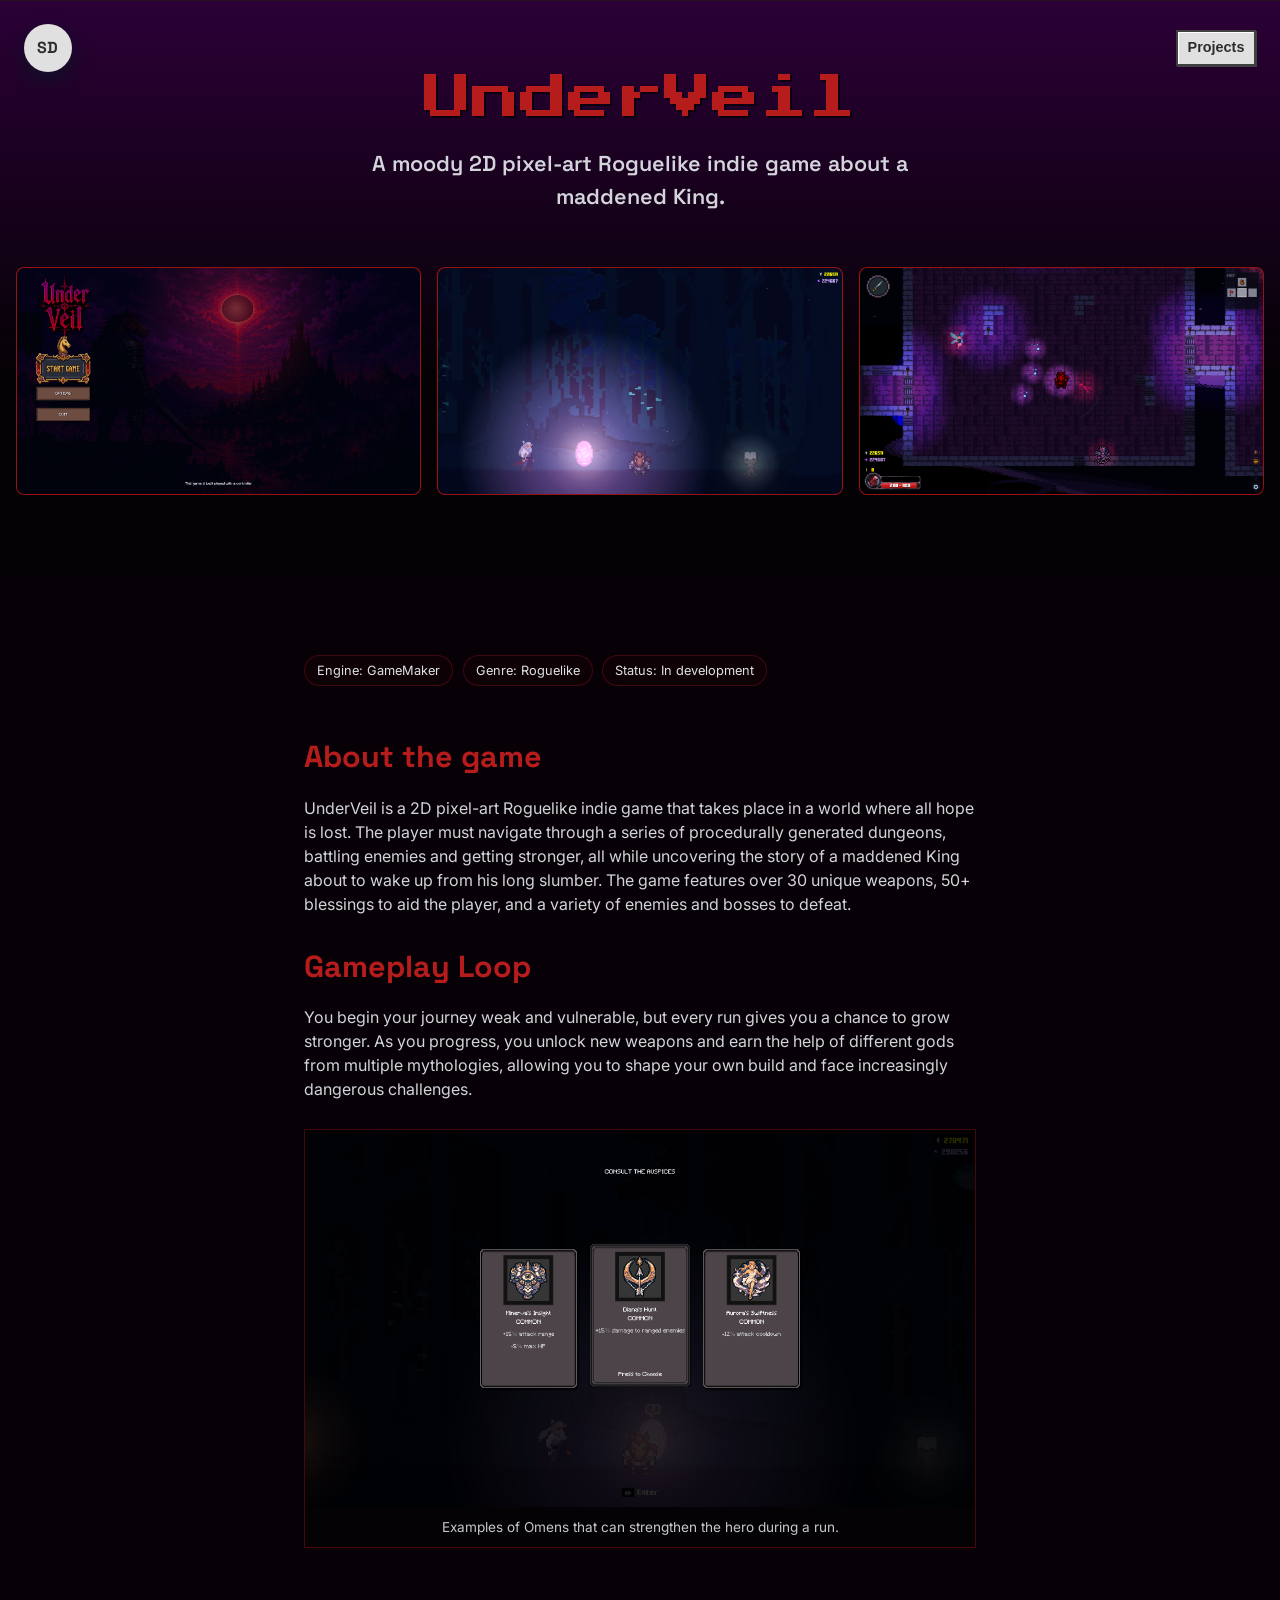
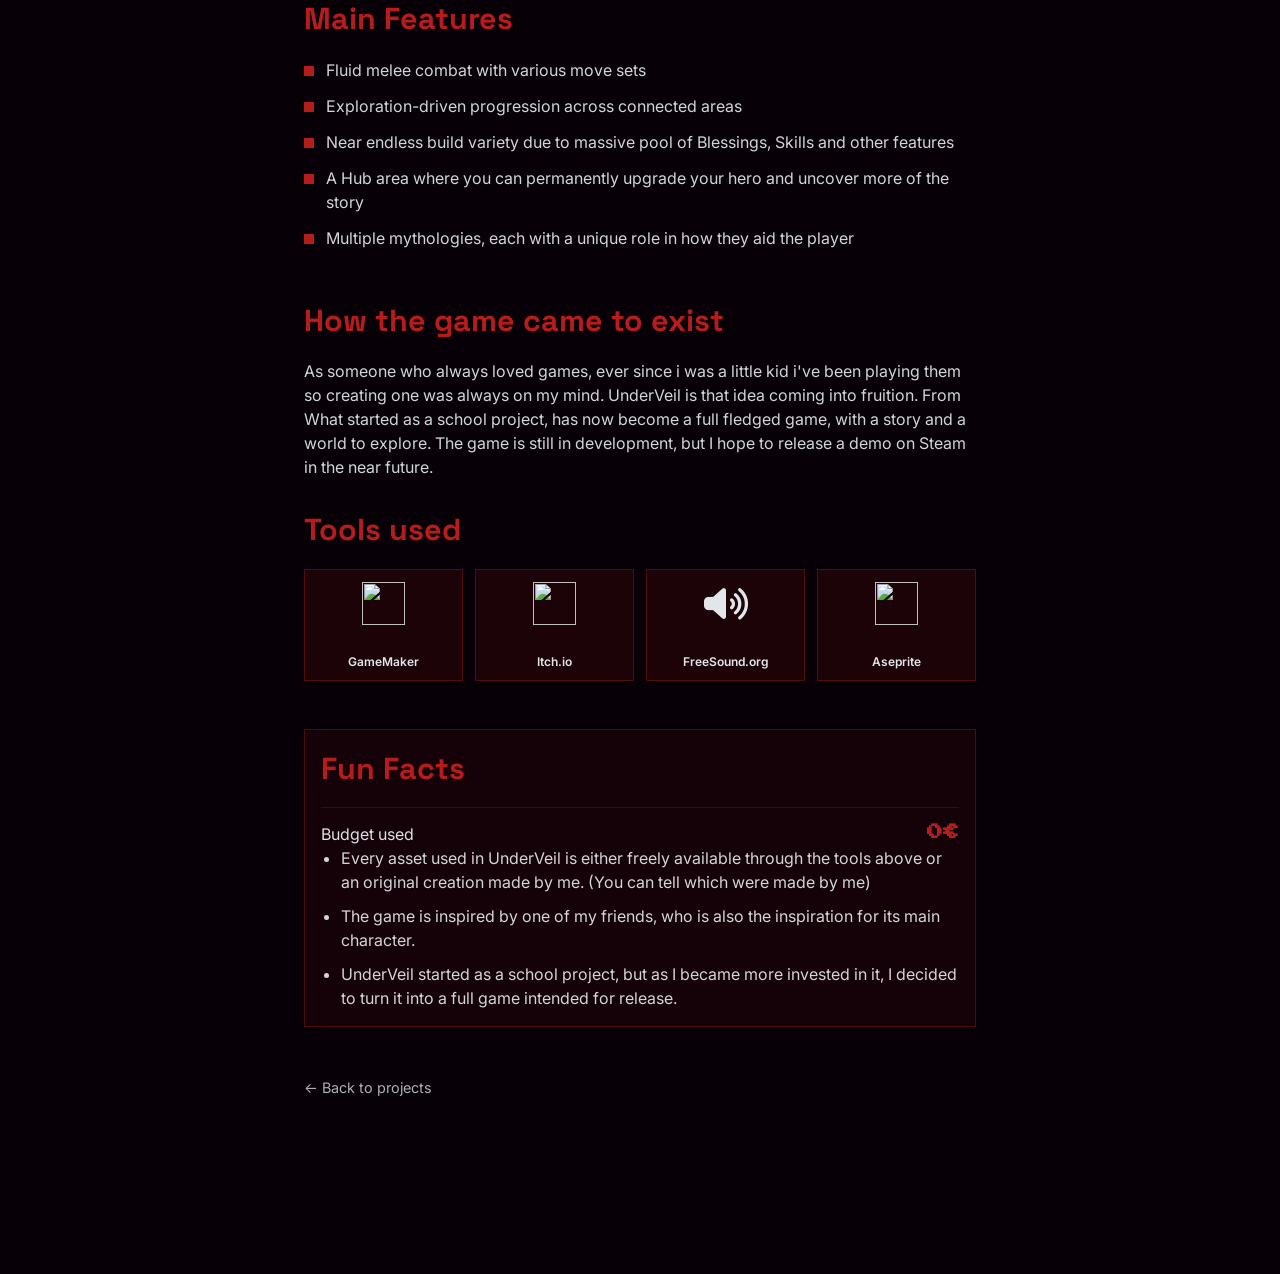
==== commit a65e4b91: "UnderVeil Page - UnderVeil page now has more info about the game - Added an about me section in the " ====
--- a/UnderVeil.html
+++ b/UnderVeil.html
@@ -12,9 +12,10 @@
     href="https://fonts.googleapis.com/css2?family=Press+Start+2P&family=Space+Grotesk:wght@500;600;700&family=Inter:wght@400;500;600&display=swap"
     rel="stylesheet"
   />
+  <link rel="stylesheet" href="https://cdnjs.cloudflare.com/ajax/libs/font-awesome/6.5.2/css/all.min.css" crossorigin="anonymous" referrerpolicy="no-referrer" />
   <link rel="stylesheet" href="style.css" />
 </head>
-<body>
+<body class="underveil-page">
   <header class="site-header site-header-static" aria-hidden="false">
     <div class="site-header-inner">
       <a class="logo" href="index.html" aria-label="Dantas home">SD</a>
@@ -74,11 +75,23 @@
         The game features over 30 unique weapons, 50+ blessings to aid the player, and a variety of enemies and bosses to defeat.
       </p>
 
+      <h2>Gameplay Loop</h2>
+      <p>
+        You begin your journey weak and vulnerable, but every run gives you a chance to grow stronger. As you progress, you unlock new weapons and earn the help of different gods from multiple mythologies, allowing you to shape your own build and face increasingly dangerous challenges.
+      </p>
+
+      <figure class="omens-showcase">
+        <img class="clickable" src="Images/UnderVeil/Omens.png" alt="Examples of Omens available during a run" data-full="Images/UnderVeil/Omens.png" />
+        <figcaption>Examples of Omens that can strengthen the hero during a run.</figcaption>
+      </figure>
+
       <h2>Main Features</h2>
       <ul class="feature-list">
         <li>Fluid melee combat with various move sets</li>
         <li>Exploration-driven progression across connected areas</li>
         <li>Near endless build variety due to massive pool of Blessings, Skills and other features </li>
+        <li>A Hub area where you can permanently upgrade your hero and uncover more of the story</li>
+        <li>Multiple mythologies, each with a unique role in how they aid the player</li>
       </ul>
 
       <h2>How the game came to exist</h2>
@@ -89,19 +102,47 @@
       </p>
 
       <h2>Tools used</h2>
-      <ul class="feature-list">
-        <li>GameMaker</li>
-        <li>Itch.io</li>
-        <li>FreeSound.org</li>
-        <li>Aseprite</li>
+      <ul class="tools-grid">
+        <li class="tool-card">
+          <img src="https://cdn.simpleicons.org/gamemaker/ffffff" alt="" aria-hidden="true" />
+          <a href="https://gamemaker.io/" target="_blank" rel="noopener">GameMaker</a>
+        </li>
+        <li class="tool-card">
+          <img src="https://cdn.simpleicons.org/itchdotio/ffffff" alt="" aria-hidden="true" />
+          <a href="https://itch.io/" target="_blank" rel="noopener">Itch.io</a>
+        </li>
+        <li class="tool-card">
+          <i class="fa-solid fa-volume-high" aria-hidden="true"></i>
+          <a href="https://freesound.org/" target="_blank" rel="noopener">FreeSound.org</a>
+        </li>
+        <li class="tool-card">
+          <img src="https://cdn.simpleicons.org/aseprite/ffffff" alt="" aria-hidden="true" />
+          <a href="https://www.aseprite.org/" target="_blank" rel="noopener">Aseprite</a>
+        </li>
       </ul>
 
+      <section class="fun-facts" aria-labelledby="fun-facts-heading">
+        <h2 id="fun-facts-heading">Fun Facts</h2>
+        <div class="budget-fact">
+          <span>Budget used</span>
+          <strong>0€</strong>
+        </div>
+        <ul class="fun-facts-list">
+          <li>Every asset used in UnderVeil is either freely available through the tools above or an original creation made by me. (You can tell which were made by me)</li>
+          <li>The game is inspired by one of my friends, who is also the inspiration for its main character.</li>
+          <li>UnderVeil started as a school project, but as I became more invested in it, I decided to turn it into a full game intended for release.</li>
+        </ul>
+      </section>
+
       <a class="back-link" href="index.html">&larr; Back to projects</a>
     </div>
   </section>
 
-  <footer class="site-footer">
-    <p>&copy; 2026 Dantas.</p>
+  <footer class="site-footer" aria-label="Social links">
+    <div class="footer-actions">
+      <a class="btn btn-outline" href="https://www.linkedin.com/in/sim%C3%A3o-dantas-2853b4206/" target="_blank" rel="noopener">LinkedIn</a>
+      <a class="btn btn-outline" href="https://github.com/Dantas-pdf" target="_blank" rel="noopener">GitHub</a>
+    </div>
   </footer>
 
   <!-- Image modal (lightbox) -->
@@ -113,6 +154,7 @@
     </div>
   </div>
 
+  <script src="script.js"></script>
   <script>
     (function(){
       const modal = document.getElementById('image-modal');
@@ -137,7 +179,7 @@
 
       document.addEventListener('click', function(e){
         const t = e.target;
-        if (t.matches('.gallery img.clickable')) {
+        if (t.matches('.gallery img.clickable, .omens-showcase img.clickable')) {
           const src = t.dataset.full || t.src;
           const alt = t.alt || '';
           const fig = t.closest('figure');
@@ -155,4 +197,4 @@
     })();
   </script>
 </body>
-</html>+</html>
--- a/style.css
+++ b/style.css
@@ -30,6 +30,29 @@
 
   --paper: var(--c-light);
   --ink-black: var(--c-dark);
+}
+
+/* Index palette */
+.index-page {
+  --space-indigo: #22223bff;
+  --dusty-grape: #4a4e69ff;
+  --lilac-ash: #9a8c98ff;
+  --almond-silk: #c9ada7ff;
+  --parchment: #f2e9e4ff;
+
+  --c-dark: var(--space-indigo);
+  --c-red: var(--dusty-grape);
+  --c-purple: var(--lilac-ash);
+  --c-light: var(--parchment);
+  --paper: var(--parchment);
+  --ink-black: var(--space-indigo);
+  --ink-black-70: rgba(34, 34, 59, 0.7);
+
+  --win-bg: var(--parchment);
+  --win-border-light: var(--almond-silk);
+  --win-border-dark: var(--space-indigo);
+  --win-title-bg: var(--space-indigo);
+  --win-button-face: var(--almond-silk);
 }
 
 /* Windows 98 UI tokens */
@@ -353,7 +376,7 @@
   font-size: clamp(2.25rem, 3vw + 1.5rem, 3.5rem);
   letter-spacing: -0.02em;
   margin: var(--space-1) 0 0;
-  color: var(--paper);
+  color: var(--space-indigo, var(--paper));
 }
 
 .tagline {
@@ -362,7 +385,7 @@
   font-size: clamp(1.05rem, 1vw + 0.9rem, 1.4rem);
   line-height: 1.4;
   margin: 0;
-  color: var(--paper);
+  color: var(--space-indigo, var(--paper));
   max-width: 28rem;
 }
 
@@ -412,6 +435,37 @@
   color: var(--paper);
 }
 
+.index-about {
+  background: var(--dusty-grape);
+  color: var(--parchment);
+  padding: var(--space-5) var(--space-2) 8rem;
+}
+
+.index-about-inner {
+  max-width: 48rem;
+  margin: 0 auto;
+  text-align: center;
+}
+
+.index-about .section-heading {
+  margin-bottom: var(--space-2);
+}
+
+.index-about p:not(.eyebrow) {
+  max-width: 40rem;
+  margin: 0 auto var(--space-2);
+  color: var(--parchment);
+}
+
+.eyebrow {
+  margin: 0 0 var(--space-1);
+  color: var(--almond-silk);
+  font-family: var(--font-pixel);
+  font-size: 0.55rem;
+  letter-spacing: 0.05em;
+  text-transform: uppercase;
+}
+
 .section-heading {
   font-family: var(--font-display);
   font-weight: 700;
@@ -475,7 +529,7 @@
    Small Windows-98 tiles for each skill (smaller, non-interactive)
    ======================================================================== */
 .skills {
-  background-color: #ffffff;
+  background-color: var(--almond-silk);
   color: var(--c-dark);
   padding: var(--space-5) var(--space-2);
 }
@@ -698,18 +752,50 @@
 .project-summary {
   font-size: 0.92rem;
   margin: 0;
-  color: rgba(244, 250, 253, 0.75);
+  color: var(--dusty-grape, rgba(244, 250, 253, 0.75));
 }
 
 /* ========================================================================
    FOOTER
    ======================================================================== */
 .site-footer {
-  background-color: #343434;
+  background-color: #3a3a3a;
   text-align: center;
   padding: var(--space-3) var(--space-2);
   font-size: 0.85rem;
   color: #ffffff;
+}
+
+.index-page .site-footer,
+.underveil-page .site-footer {
+  position: fixed;
+  left: 50%;
+  bottom: 1.25rem;
+  z-index: 800;
+  padding: 0.65rem;
+  background: var(--space-indigo, #22223b);
+  border: 2px solid var(--almond-silk, #c9ada7);
+  box-shadow: 0.35rem 0.35rem 0 rgba(34, 34, 59, 0.35);
+  transform: translate(-50%, calc(100% + 2rem));
+  opacity: 0;
+  pointer-events: none;
+  transition: transform 360ms cubic-bezier(0.2, 0.9, 0.2, 1), opacity 240ms ease;
+}
+
+.index-page .site-footer.footer-visible,
+.underveil-page .site-footer.footer-visible {
+  transform: translate(-50%, 0);
+  opacity: 1;
+  pointer-events: auto;
+}
+
+.index-page .footer-actions,
+.underveil-page .footer-actions {
+  margin: 0;
+}
+
+.underveil-page .about-section {
+  padding-bottom: 8rem;
 }
 
 /* ========================================================================
@@ -886,11 +972,125 @@
   margin-top: 0.35rem;
 }
 
+.tools-grid {
+  list-style: none;
+  padding: 0;
+  margin: 0 0 var(--space-4);
+  display: grid;
+  grid-template-columns: repeat(4, minmax(5rem, 1fr));
+  gap: 0.75rem;
+}
+
+.omens-showcase {
+  margin: var(--space-3) 0 var(--space-4);
+  border: 1px solid rgba(183, 28, 28, 0.35);
+  background: #050205;
+  overflow: hidden;
+  cursor: zoom-in;
+}
+
+.omens-showcase img {
+  width: 100%;
+  max-height: 24rem;
+  object-fit: cover;
+}
+
+.omens-showcase figcaption {
+  padding: 0.6rem 0.75rem;
+  color: rgba(244, 250, 253, 0.8);
+  font-size: 0.85rem;
+  text-align: center;
+}
+
+.tool-card {
+  min-height: 7rem;
+  padding: 0.75rem 0.4rem 0.55rem;
+  display: flex;
+  flex-direction: column;
+  align-items: center;
+  justify-content: space-between;
+  gap: 0.6rem;
+  background: rgba(183, 28, 28, 0.12);
+  border: 1px solid rgba(183, 28, 28, 0.35);
+  color: rgba(244, 250, 253, 0.92);
+  text-align: center;
+  font-size: 0.75rem;
+  font-weight: 600;
+}
+
+.tool-card img {
+  width: 2.7rem;
+  height: 2.7rem;
+  object-fit: contain;
+}
+
+.tool-card i {
+  height: 2.7rem;
+  display: flex;
+  align-items: center;
+  font-size: 2.2rem;
+}
+
+.tool-card a {
+  color: inherit;
+  text-decoration: none;
+}
+
+.tool-card a:hover,
+.tool-card a:focus-visible {
+  color: #ffffff;
+  text-decoration: underline;
+  text-underline-offset: 0.15rem;
+}
+
+@media (max-width: 480px) {
+  .tools-grid {
+    grid-template-columns: repeat(2, minmax(5rem, 1fr));
+  }
+}
+
 .meta-row {
   display: flex;
   flex-wrap: wrap;
   gap: 0.6rem;
   margin-bottom: var(--space-4);
+}
+
+.fun-facts {
+  margin: 0 0 var(--space-4);
+  padding: 1rem;
+  border: 1px solid rgba(183, 28, 28, 0.35);
+  background: rgba(183, 28, 28, 0.08);
+}
+
+.fun-facts h2 {
+  margin-top: 0;
+}
+
+.fun-facts-list {
+  margin: 0;
+  padding-left: 1.25rem;
+  color: rgba(244, 250, 253, 0.85);
+}
+
+.fun-facts-list li + li {
+  margin-top: 0.6rem;
+}
+
+.budget-fact {
+  display: flex;
+  align-items: baseline;
+  justify-content: space-between;
+  gap: 1rem;
+  padding-top: 0.75rem;
+  border-top: 1px solid rgba(183, 28, 28, 0.25);
+  color: rgba(244, 250, 253, 0.9);
+}
+
+.budget-fact strong {
+  color: var(--uv-red);
+  font-family: var(--font-pixel);
+  font-size: 1rem;
 }
 
 .meta-pill {
@@ -1071,6 +1271,27 @@
   background: var(--win-bg);
 }
 
+.index-page .window-body {
+  color: var(--space-indigo);
+}
+
+.index-page .name,
+.index-page .tagline {
+  color: var(--space-indigo);
+}
+
+.index-page .scroll-cue {
+  border-color: var(--space-indigo);
+}
+
+.index-page .project-title {
+  color: var(--space-indigo);
+}
+
+.index-page .project-summary {
+  color: var(--dusty-grape);
+}
+
 .win.focused {
   outline: 3px solid rgba(0, 0, 128, 0.25);
 }
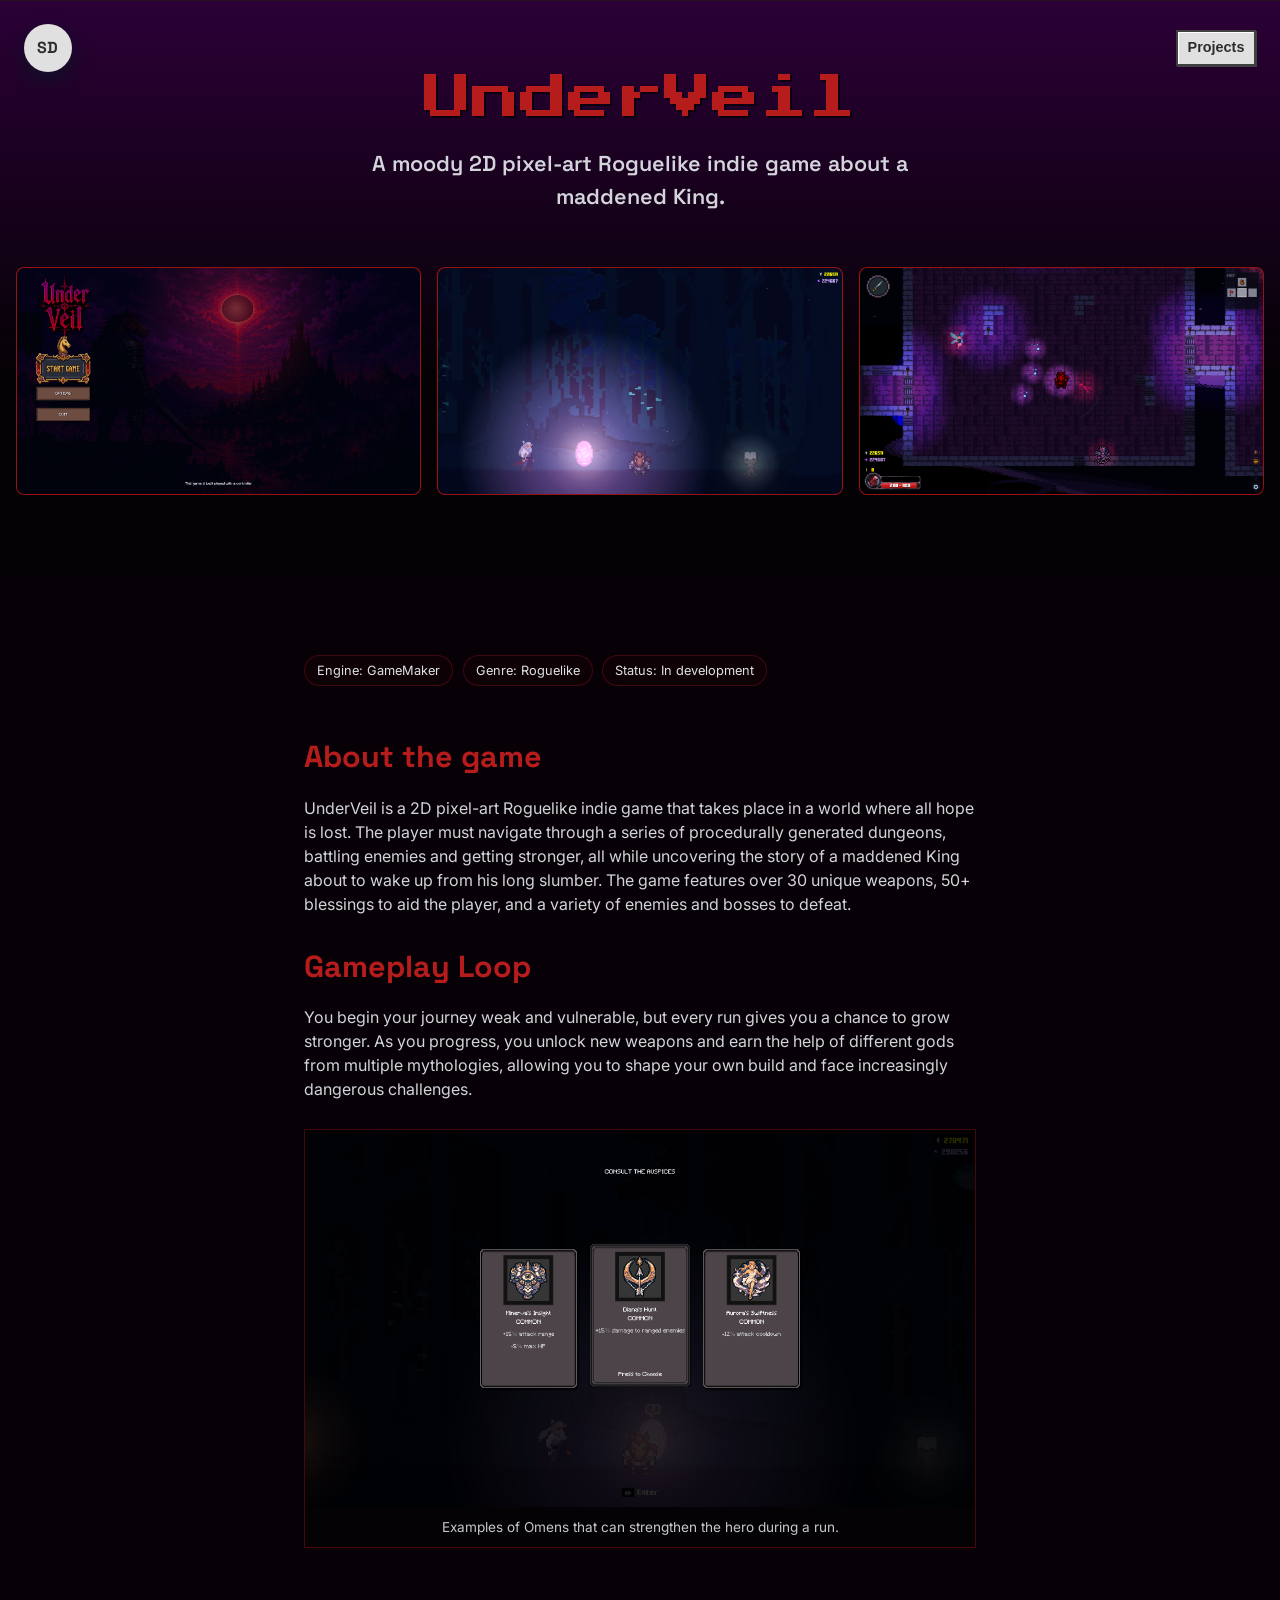
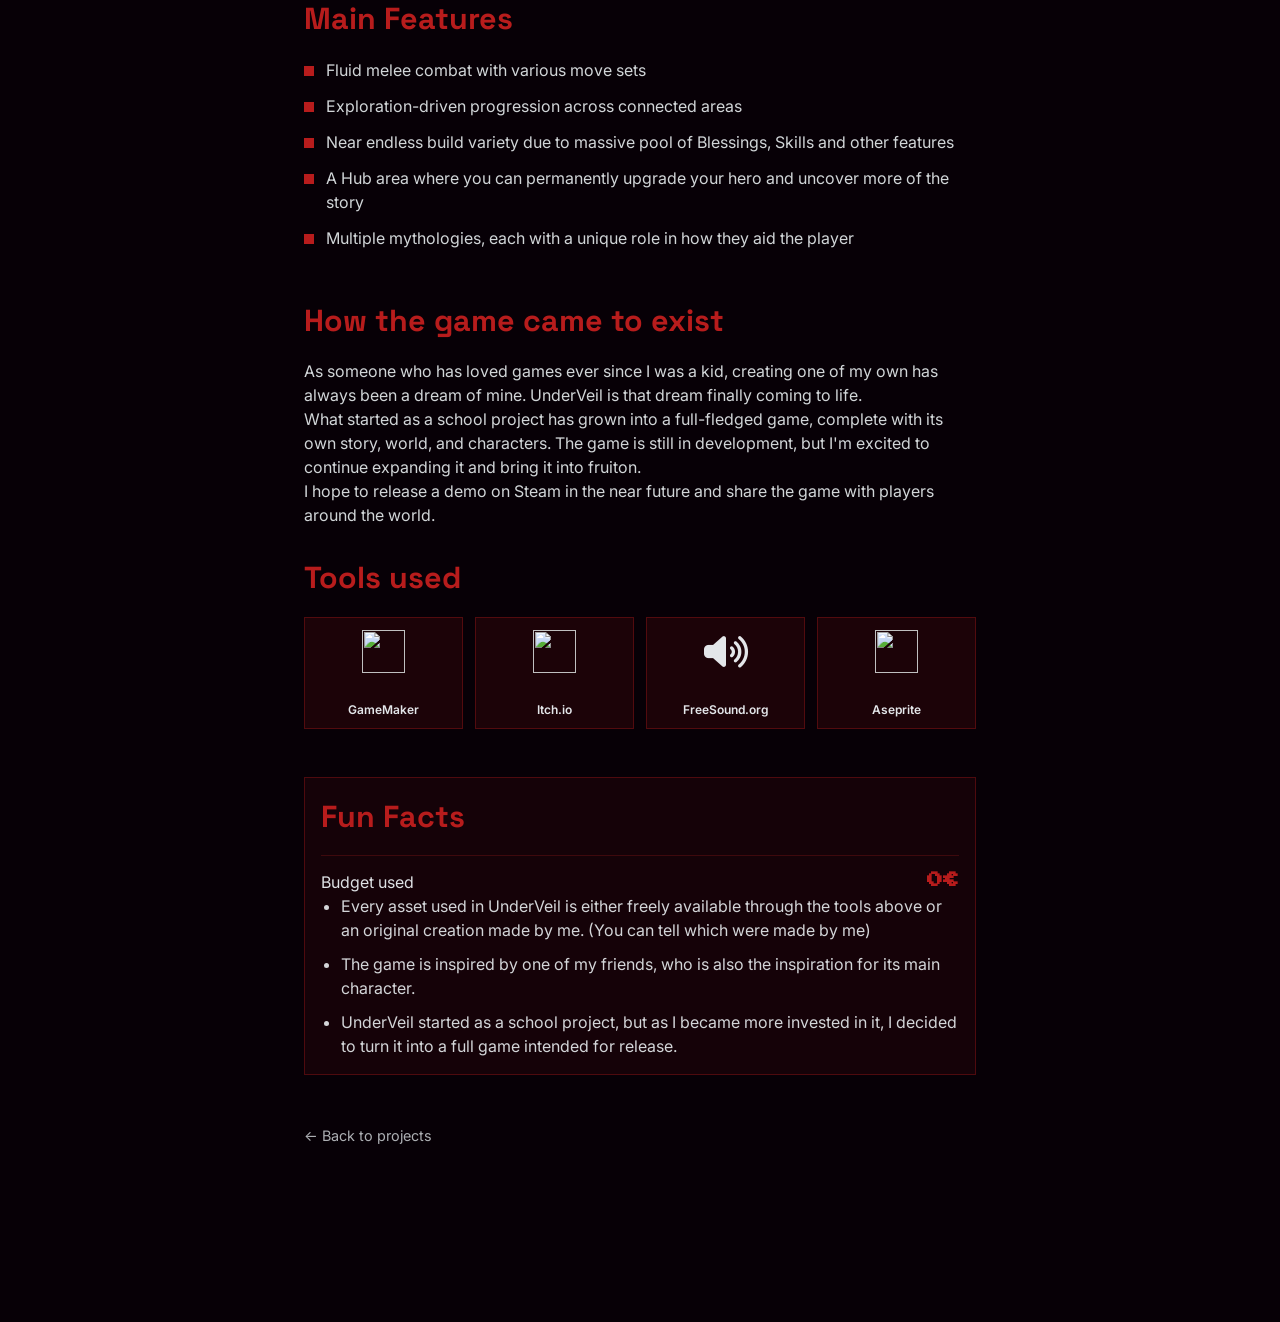
==== commit 7ce473a8: "Grammar Correction" ====
--- a/UnderVeil.html
+++ b/UnderVeil.html
@@ -44,17 +44,17 @@
 
     <div class="gallery">
       <figure>
-        <img class="clickable" src="Images/underveil_example1.png" alt="Overworld screenshot" data-full="Images/underveil_example1.png" />
+        <img class="clickable" src="Images/UnderVeil/underveil_example1.png" alt="Main Screen" data-full="Images/UnderVeil/underveil_example1.png" />
         <figcaption>Main Menu Screen</figcaption>
       </figure>
 
       <figure>
-        <img class="clickable" src="Images/underveil_example2.png" alt="Ruins screenshot" data-full="Images/underveil_example2.png" />
+        <img class="clickable" src="Images/UnderVeil/underveil_example2.png" alt="Hub Area" data-full="Images/UnderVeil/underveil_example2.png" />
         <figcaption>Main Hub of the game</figcaption>
       </figure>
 
       <figure>
-        <img class="clickable" src="Images/underveil_example3.png" alt="The Veil screenshot" data-full="Images/underveil_example3.png" />
+        <img class="clickable" src="Images/UnderVeil/underveil_example3.png" alt="First Dungeon" data-full="Images/UnderVeil/underveil_example3.png" />
         <figcaption>Dungeon Room</figcaption>
       </figure>
     </div>
@@ -70,7 +70,8 @@
 
       <h2>About the game</h2>
       <p>
-        UnderVeil is a 2D pixel-art Roguelike indie game that takes place in a world where all hope is lost. The player must navigate through a series of procedurally generated dungeons,
+        UnderVeil is a 2D pixel-art Roguelike indie game that takes place in a world where all hope is lost. 
+        The player must navigate through a series of procedurally generated dungeons,
         battling enemies and getting stronger, all while uncovering the story of a maddened King about to wake up from his long slumber.
         The game features over 30 unique weapons, 50+ blessings to aid the player, and a variety of enemies and bosses to defeat.
       </p>
@@ -96,9 +97,13 @@
 
       <h2>How the game came to exist</h2>
       <p>
-        As someone who always loved games, ever since i was a little kid i've been playing them so creating one was always on my mind. UnderVeil is that idea coming into fruition.
-        From What started as a school project, has now become a full fledged game, with a story and a world to explore. The game is still in development, but I hope to release a 
-        demo on Steam in the near future.
+        As someone who has loved games ever since I was a kid, creating one of my own has always been a dream of mine. 
+        UnderVeil is that dream finally coming to life.
+      <br>
+        What started as a school project has grown into a full-fledged game, complete with its own story, world, and characters. 
+        The game is still in development, but I'm excited to continue expanding it and bring it into fruiton.
+      <br>
+        I hope to release a demo on Steam in the near future and share the game with players around the world.
       </p>
 
       <h2>Tools used</h2>
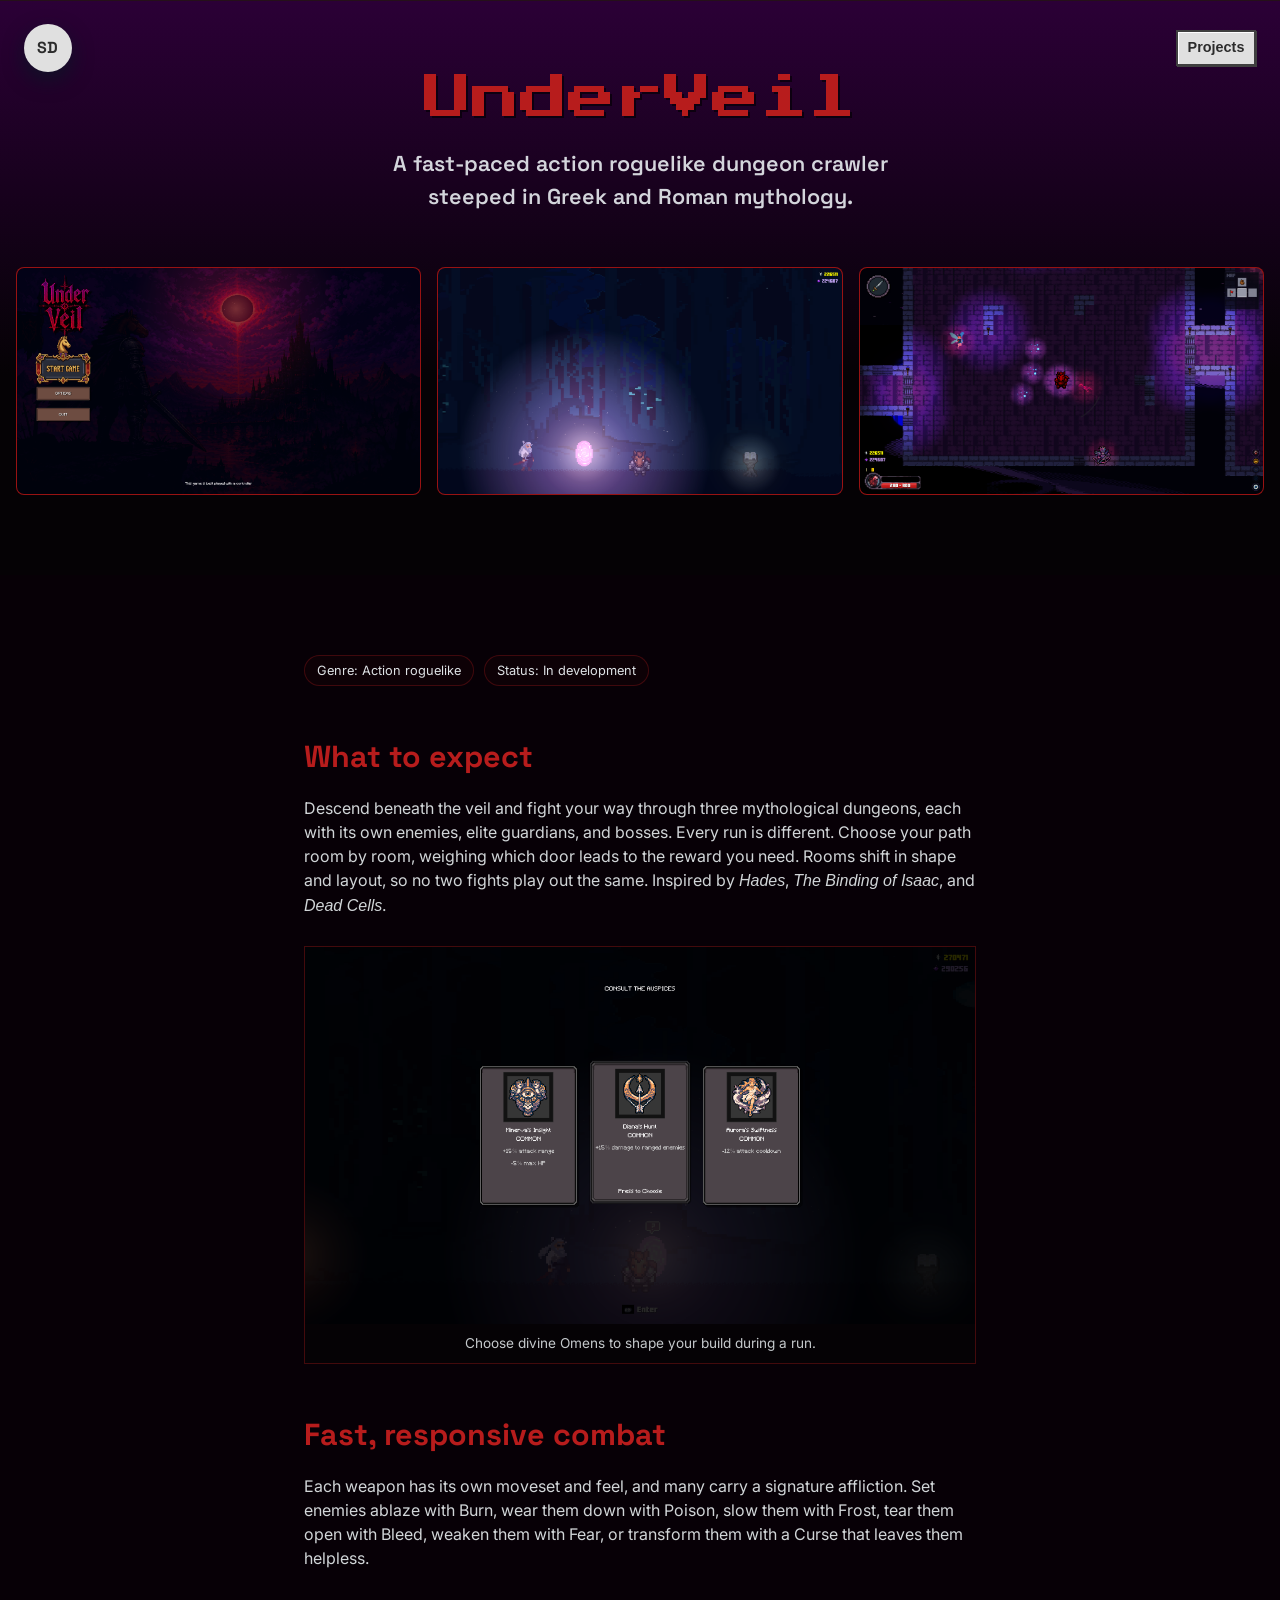
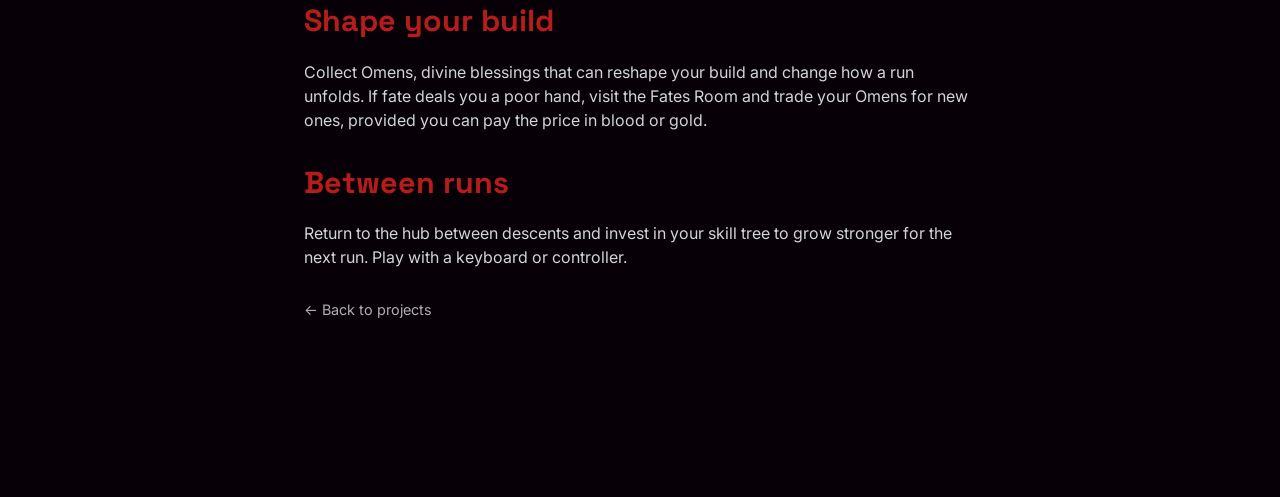
==== commit 358f275e: "Refresh portfolio and showcase content This update refreshes the portfolio with a more polished proj" ====
--- a/UnderVeil.html
+++ b/UnderVeil.html
@@ -4,7 +4,7 @@
   <meta charset="UTF-8" />
   <meta name="viewport" content="width=device-width, initial-scale=1.0" />
   <title>UnderVeil — Dantas</title>
-  <meta name="description" content="UnderVeil, a 2D pixel-art indie game made in GameMaker." />
+  <meta name="description" content="Descend beneath the veil and fight through three mythological dungeons in UnderVeil, a fast-paced action roguelike inspired by Hades, The Binding of Isaac, and Dead Cells." />
   <link rel="icon" href="data:image/svg+xml,%3Csvg xmlns='http://www.w3.org/2000/svg' viewBox='0 0 32 32'%3E%3Ccircle cx='16' cy='16' r='16' fill='%2300a6fb'/%3E%3Ctext x='16' y='23' text-anchor='middle' font-family='Arial' font-weight='700' font-size='18' fill='%23051923'%3ED%3C/text%3E%3C/svg%3E" />
   <link rel="preconnect" href="https://fonts.googleapis.com" />
   <link rel="preconnect" href="https://fonts.gstatic.com" crossorigin />
@@ -38,7 +38,7 @@
     <div class="project-hero-content">
       <h1 class="game-title">UnderVeil</h1>
       <p class="game-tagline">
-        A moody 2D pixel-art Roguelike indie game about a maddened King.
+        A fast-paced action roguelike dungeon crawler steeped in Greek and Roman mythology.
       </p>
     </div>
 
@@ -63,81 +63,34 @@
   <section class="about-section">
     <div class="about-inner">
       <div class="meta-row">
-        <span class="meta-pill">Engine: GameMaker</span>
-        <span class="meta-pill">Genre: Roguelike</span>
+        <span class="meta-pill">Genre: Action roguelike</span>
         <span class="meta-pill">Status: In development</span>
       </div>
 
-      <h2>About the game</h2>
+      <h2>What to expect</h2>
       <p>
-        UnderVeil is a 2D pixel-art Roguelike indie game that takes place in a world where all hope is lost. 
-        The player must navigate through a series of procedurally generated dungeons,
-        battling enemies and getting stronger, all while uncovering the story of a maddened King about to wake up from his long slumber.
-        The game features over 30 unique weapons, 50+ blessings to aid the player, and a variety of enemies and bosses to defeat.
-      </p>
-
-      <h2>Gameplay Loop</h2>
-      <p>
-        You begin your journey weak and vulnerable, but every run gives you a chance to grow stronger. As you progress, you unlock new weapons and earn the help of different gods from multiple mythologies, allowing you to shape your own build and face increasingly dangerous challenges.
+        Descend beneath the veil and fight your way through three mythological dungeons, each with its own enemies, elite guardians, and bosses. Every run is different. Choose your path room by room, weighing which door leads to the reward you need. Rooms shift in shape and layout, so no two fights play out the same. Inspired by <em>Hades</em>, <em>The Binding of Isaac</em>, and <em>Dead Cells</em>.
       </p>
 
       <figure class="omens-showcase">
         <img class="clickable" src="Images/UnderVeil/Omens.png" alt="Examples of Omens available during a run" data-full="Images/UnderVeil/Omens.png" />
-        <figcaption>Examples of Omens that can strengthen the hero during a run.</figcaption>
+        <figcaption>Choose divine Omens to shape your build during a run.</figcaption>
       </figure>
 
-      <h2>Main Features</h2>
-      <ul class="feature-list">
-        <li>Fluid melee combat with various move sets</li>
-        <li>Exploration-driven progression across connected areas</li>
-        <li>Near endless build variety due to massive pool of Blessings, Skills and other features </li>
-        <li>A Hub area where you can permanently upgrade your hero and uncover more of the story</li>
-        <li>Multiple mythologies, each with a unique role in how they aid the player</li>
-      </ul>
-
-      <h2>How the game came to exist</h2>
+      <h2>Fast, responsive combat</h2>
       <p>
-        As someone who has loved games ever since I was a kid, creating one of my own has always been a dream of mine. 
-        UnderVeil is that dream finally coming to life.
-      <br>
-        What started as a school project has grown into a full-fledged game, complete with its own story, world, and characters. 
-        The game is still in development, but I'm excited to continue expanding it and bring it into fruiton.
-      <br>
-        I hope to release a demo on Steam in the near future and share the game with players around the world.
+        Each weapon has its own moveset and feel, and many carry a signature affliction. Set enemies ablaze with Burn, wear them down with Poison, slow them with Frost, tear them open with Bleed, weaken them with Fear, or transform them with a Curse that leaves them helpless.
       </p>
 
-      <h2>Tools used</h2>
-      <ul class="tools-grid">
-        <li class="tool-card">
-          <img src="https://cdn.simpleicons.org/gamemaker/ffffff" alt="" aria-hidden="true" />
-          <a href="https://gamemaker.io/" target="_blank" rel="noopener">GameMaker</a>
-        </li>
-        <li class="tool-card">
-          <img src="https://cdn.simpleicons.org/itchdotio/ffffff" alt="" aria-hidden="true" />
-          <a href="https://itch.io/" target="_blank" rel="noopener">Itch.io</a>
-        </li>
-        <li class="tool-card">
-          <i class="fa-solid fa-volume-high" aria-hidden="true"></i>
-          <a href="https://freesound.org/" target="_blank" rel="noopener">FreeSound.org</a>
-        </li>
-        <li class="tool-card">
-          <img src="https://cdn.simpleicons.org/aseprite/ffffff" alt="" aria-hidden="true" />
-          <a href="https://www.aseprite.org/" target="_blank" rel="noopener">Aseprite</a>
-        </li>
-      </ul>
+      <h2>Shape your build</h2>
+      <p>
+        Collect Omens, divine blessings that can reshape your build and change how a run unfolds. If fate deals you a poor hand, visit the Fates Room and trade your Omens for new ones, provided you can pay the price in blood or gold.
+      </p>
 
-      <section class="fun-facts" aria-labelledby="fun-facts-heading">
-        <h2 id="fun-facts-heading">Fun Facts</h2>
-        <div class="budget-fact">
-          <span>Budget used</span>
-          <strong>0€</strong>
-        </div>
-        <ul class="fun-facts-list">
-          <li>Every asset used in UnderVeil is either freely available through the tools above or an original creation made by me. (You can tell which were made by me)</li>
-          <li>The game is inspired by one of my friends, who is also the inspiration for its main character.</li>
-          <li>UnderVeil started as a school project, but as I became more invested in it, I decided to turn it into a full game intended for release.</li>
-        </ul>
-      </section>
+      <h2>Between runs</h2>
+      <p>
+        Return to the hub between descents and invest in your skill tree to grow stronger for the next run. Play with a keyboard or controller.
+      </p>
 
       <a class="back-link" href="index.html">&larr; Back to projects</a>
     </div>
--- a/style.css
+++ b/style.css
@@ -220,7 +220,8 @@
   align-items: center;
 }
 
-.site-nav a {
+.site-nav a,
+.site-nav button {
   font-family: Tahoma, Arial, sans-serif;
   font-weight: 700;
   font-size: 0.9rem;
@@ -230,10 +231,14 @@
   border: 2px solid var(--win-border-dark);
   background: var(--win-button-face);
   box-shadow: inset 1px 1px 0 var(--win-border-light), 1px 1px 0 var(--win-border-dark);
+  cursor: pointer;
 }
 
 .site-nav a:hover,
-.site-nav a:focus-visible {
+.site-nav a:focus-visible,
+.site-nav button:hover,
+.site-nav button:focus-visible,
+.site-nav button[aria-pressed="true"] {
   transform: translateY(-1px);
 }
 
@@ -342,6 +347,11 @@
   text-decoration: none;
   box-shadow: inset 1px 1px 0 var(--win-border-light), 1px 1px 0 var(--win-border-dark);
   transition: transform 0.12s ease, background-color 0.12s ease;
+  cursor: pointer;
+}
+
+.social-button:where(button) {
+  appearance: none;
 }
 
 .social-button i {
@@ -430,7 +440,7 @@
   background-size: 100% auto;
   background-position: center top;
   background-repeat: no-repeat;
-  padding: var(--space-5) var(--space-2) var(--space-5);
+  padding: clamp(3rem, 7vw, var(--space-5)) var(--space-2);
   scroll-margin-top: var(--header-height);
   color: var(--paper);
 }
@@ -484,44 +494,151 @@
 }
 
 .projects-list {
-  display: flex;
-  gap: 1rem;
+  display: grid;
+  grid-template-columns: repeat(auto-fit, minmax(min(100%, 20rem), 22rem));
+  justify-content: center;
+  align-items: stretch;
+  gap: 1.5rem;
+  max-width: calc(var(--max-width) - 4rem);
+  margin: 0 auto;
+}
+
+.project-win {
+  display: flex;
+  flex-direction: column;
+  width: 100%;
+  min-width: 0;
+  min-height: 24rem;
+}
+
+.projects-list > .project-win {
+  width: 100%;
+}
+
+.project-win .window-body {
+  display: flex;
+  flex: 1;
+  flex-direction: column;
+  align-items: stretch;
+  gap: 0.75rem;
+  padding: 1rem;
+  min-width: 0;
+}
+
+.project-win .project-title {
+  margin: 0;
+}
+
+.project-win .video-player {
+  width: 100%;
+  height: 11rem;
+  margin: 0;
+  flex: 0 0 auto;
+}
+
+.project-win .video-meta {
+  display: flex;
+  flex: 1;
+  flex-direction: column;
+  align-items: stretch;
+  gap: 0.75rem;
+  padding-top: 0.25rem;
+  text-align: left;
+}
+
+.project-win .video-meta .project-title {
+  margin: 0;
+}
+
+.project-win .video-meta .btn {
+  margin-top: auto;
+}
+
+.project-win .video-meta .project-actions {
+  margin-top: auto;
+}
+
+.project-actions {
+  display: flex;
   flex-wrap: wrap;
-  justify-content: flex-start;
-  align-items: flex-start;
-  max-width: calc(var(--max-width) - 2rem);
-  margin: 0 auto;
-}
-
-.project-win {
-  width: 22rem;
-}
-
-/* Square project windows (UnderVeil, Calorie Tracker) */
-.project-win.square {
-  width: 20rem;
-  height: 20rem;
+  gap: 0.65rem;
+  margin-top: auto;
+}
+
+.project-actions .btn {
+  flex: 1 1 auto;
+  text-align: center;
+}
+
+.project-dialog {
+  width: min(42rem, calc(100vw - 2rem));
+  max-height: min(80vh, 48rem);
+  padding: 0;
+  border: 2px solid var(--win-border-dark);
+  background: var(--win-bg);
+  color: var(--space-indigo);
+  box-shadow: 0.5rem 0.5rem 0 rgba(34, 34, 59, 0.4);
+}
+
+.project-dialog[open] {
   display: flex;
   flex-direction: column;
-  justify-content: flex-start;
-}
-
-.project-win.square .window-body {
-  display: flex;
-  flex-direction: column;
-  align-items: center;
-  gap: 0.5rem;
-  padding: 0.6rem;
-}
-
-.project-win.square .video-player {
-  width: calc(100% - 1rem);
-  height: 11rem;
-  margin: 0 auto;
-}
-
-.project-win.square .video-meta {
-  text-align: center;
+}
+
+.project-dialog::backdrop {
+  background: rgba(20, 20, 35, 0.65);
+  backdrop-filter: blur(2px);
+}
+
+.project-dialog .titlebar {
+  position: sticky;
+  top: 0;
+  z-index: 1;
+}
+
+.project-dialog .btn-win.close {
+  width: 1.6rem;
+  height: 1.6rem;
+  margin-left: 0.5rem;
+  padding: 0;
+  background: var(--win-button-face);
+  border: 2px solid var(--win-border-dark);
+  box-shadow: inset 1px 1px 0 var(--win-border-light);
+  color: var(--c-dark);
+  font-weight: 700;
+  cursor: pointer;
+}
+
+.project-dialog .btn-win.close:hover,
+.project-dialog .btn-win.close:focus-visible {
+  background: #f6f6f6;
+}
+
+.project-dialog-body {
+  min-height: 0;
+  padding: 1.25rem;
+  overflow-y: auto;
+}
+
+.project-dialog-body h2 {
+  margin: 1.25rem 0 0.5rem;
+  font-size: 1.1rem;
+}
+
+.project-detail-list {
+  display: grid;
+  gap: 0.6rem;
+  padding-left: 1.25rem;
+  margin: 0 0 1.25rem;
+}
+
+.project-detail-list li {
+  padding-left: 0.15rem;
+}
+
+.project-detail-list + .btn {
+  display: inline-flex;
+  text-decoration: none;
 }
 
 /* ========================================================================
@@ -1314,3 +1431,408 @@
     flex-wrap: wrap;
   }
 }
+
+/* Fixed desktop views used by the index page. */
+.index-page,
+.index-page body {
+  width: 100%;
+  height: 100%;
+  min-height: 100%;
+  overflow: hidden;
+}
+
+.index-page body {
+  position: fixed;
+  inset: 0;
+  width: 100%;
+  height: 100vh;
+  height: 100dvh;
+}
+
+.index-page .site-header.site-header-static {
+  z-index: 1100;
+}
+
+.index-page .title-controls .btn-win {
+  display: inline-flex;
+  align-items: center;
+  justify-content: center;
+}
+
+.index-page .site-header-inner {
+  padding: 0.75rem 1rem;
+}
+
+.index-page .desktop-stage {
+  position: fixed;
+  inset: 0;
+  overflow: hidden;
+  isolation: isolate;
+  background-color: var(--c-red);
+  background-image: url("Images/windows95.jpg");
+  background-size: cover;
+  background-position: center;
+  background-repeat: no-repeat;
+}
+
+.index-page .app-view {
+  position: absolute;
+  inset: 0;
+  display: flex;
+  flex-direction: column;
+  align-items: center;
+  justify-content: center;
+  gap: 1rem;
+  padding: 5.25rem 1.25rem 5.5rem;
+  overflow: hidden;
+  background: transparent;
+  transform: translateX(105%);
+  visibility: hidden;
+  pointer-events: none;
+  transition: transform 520ms cubic-bezier(0.2, 0.9, 0.2, 1);
+  will-change: transform;
+}
+
+.index-page .app-view.is-active,
+.index-page .app-view.is-entering,
+.index-page .app-view.is-leaving {
+  visibility: visible;
+}
+
+.index-page .app-view.is-active,
+.index-page .app-view.is-entering {
+  pointer-events: auto;
+}
+
+.index-page .app-view.is-active {
+  z-index: 2;
+  transform: translateX(0);
+}
+
+.index-page .app-view.is-entering {
+  z-index: 3;
+}
+
+.index-page .app-view.is-leaving {
+  z-index: 2;
+  transform: translateX(-105%);
+}
+
+.index-page .app-view.is-off-left {
+  transform: translateX(-105%);
+}
+
+.index-page .app-view .win {
+  margin: 0;
+}
+
+.index-page .home-window {
+  width: min(42rem, calc(100vw - 2.5rem));
+  max-height: 100%;
+}
+
+.index-page .home-window .window-body {
+  padding: clamp(1rem, 3vw, 2rem);
+}
+
+.index-page .hero-inner {
+  gap: clamp(1rem, 3vh, 2rem);
+  padding: 0;
+}
+
+.index-page .hero-copy {
+  gap: clamp(0.4rem, 1.3vh, 0.8rem);
+}
+
+.index-page .home-window .avatar {
+  width: clamp(5rem, 16vh, 8rem);
+  height: clamp(5rem, 16vh, 8rem);
+}
+
+.index-page .home-window .name {
+  font-size: clamp(2rem, 5vh, 3.25rem);
+}
+
+.index-page .home-window .tagline {
+  font-size: clamp(0.95rem, 2.5vh, 1.3rem);
+}
+
+.index-page .home-window .hero-copy br {
+  display: none;
+}
+
+.index-page .section-window {
+  width: min(68rem, calc(100vw - 2.5rem));
+  max-height: 100%;
+  overflow: hidden;
+}
+
+.index-page .section-window > .window-body {
+  padding: clamp(0.65rem, 2vw, 1.25rem);
+}
+
+.index-page .skills-window {
+  width: min(58rem, calc(100vw - 2.5rem));
+}
+
+.index-page .skills-window > .window-body {
+  display: flex;
+  align-items: center;
+  justify-content: center;
+}
+
+.index-page .skills-list {
+  display: grid;
+  grid-template-columns: repeat(4, minmax(0, 1fr));
+  gap: clamp(0.4rem, 1.5vw, 1rem);
+  width: min(100%, 40rem);
+  max-width: none;
+  margin: 0 auto;
+  padding: 0;
+  overflow: visible;
+}
+
+.index-page .skill-win {
+  width: 100%;
+  height: auto;
+  aspect-ratio: 1.5;
+  min-width: 0;
+  margin: 0;
+  padding: 0;
+  flex: initial;
+}
+
+.index-page #skill-typescript { order: 1; }
+.index-page #skill-react { order: 2; }
+.index-page #skill-nextjs { order: 3; }
+.index-page #skill-js { order: 4; }
+.index-page #skill-postgresql { order: 5; }
+.index-page #skill-supabase { order: 6; }
+.index-page #skill-sql-rls { order: 7; }
+.index-page #skill-sql { order: 8; }
+.index-page #skill-api { order: 9; }
+.index-page #skill-steam-api { order: 10; }
+.index-page #skill-html { order: 11; }
+.index-page #skill-css { order: 12; }
+.index-page #skill-vercel { order: 13; }
+.index-page #skill-recharts { order: 14; }
+.index-page #skill-gamemaker { order: 15; }
+.index-page #skill-gml { order: 16; }
+
+.index-page .skill-win img {
+  width: clamp(1.5rem, 4vw, 2.4rem);
+  height: clamp(1.5rem, 4vw, 2.4rem);
+  margin: 0.1rem auto;
+}
+
+.index-page .skill-mark {
+  display: grid;
+  place-items: center;
+  width: clamp(1.5rem, 4vw, 2.4rem);
+  height: clamp(1.5rem, 4vw, 2.4rem);
+  margin: 0.1rem auto;
+  border: 2px solid currentColor;
+  border-radius: 0.6rem;
+  color: var(--c-dark);
+  font-family: var(--font-display);
+  font-size: clamp(0.7rem, 1.7vw, 1rem);
+  font-weight: 700;
+  line-height: 1;
+  flex: 0 0 auto;
+}
+
+.index-page .skill-win .window-body {
+  padding: 0.3rem;
+}
+
+.index-page .skill-win .titlebar {
+  padding: 0.18rem 0.3rem;
+}
+
+.index-page .skill-win .title-controls {
+  display: none;
+}
+
+.index-page .skill-win .title {
+  font-size: clamp(0.55rem, 1.5vw, 0.72rem);
+}
+
+.index-page .skill-name {
+  margin-top: 0.1rem;
+  font-size: clamp(0.65rem, 1.8vw, 0.9rem);
+}
+
+.index-page .projects-window {
+  width: min(72rem, calc(100vw - 2.5rem));
+}
+
+.index-page .projects-window > .window-body {
+  display: flex;
+  align-items: center;
+  justify-content: center;
+}
+
+.index-page .projects-list {
+  grid-template-columns: repeat(2, minmax(0, 1fr));
+  gap: clamp(0.6rem, 2vw, 1.25rem);
+  width: 100%;
+  max-width: 58rem;
+  margin: 0 auto;
+}
+
+.index-page .projects-list > .project-win {
+  width: 100%;
+  min-height: clamp(18rem, 46vh, 25rem);
+  margin: 0;
+}
+
+.index-page .project-win .window-body {
+  padding: clamp(0.65rem, 1.8vw, 1rem);
+}
+
+.index-page .project-win .video-player {
+  height: clamp(5rem, 21vh, 10rem);
+}
+
+.index-page .project-actions {
+  gap: 0.5rem;
+}
+
+.index-page .project-actions .btn {
+  padding: 0.35rem 0.5rem;
+  font-size: clamp(0.65rem, 1.8vw, 0.9rem);
+}
+
+.index-page .about-window {
+  width: min(48rem, calc(100vw - 2.5rem));
+}
+
+.index-page .about-window .window-body {
+  padding: clamp(1rem, 4vw, 2.25rem);
+}
+
+.index-page .about-window p {
+  max-width: 40rem;
+  margin: 0 auto 1rem;
+  color: var(--dusty-grape);
+  text-align: center;
+}
+
+.index-page .about-window p:last-child {
+  margin-bottom: 0;
+}
+
+.index-page .site-footer {
+  z-index: 1050;
+  transform: translate(-50%, 0);
+  opacity: 1;
+  pointer-events: auto;
+}
+
+.index-page .site-footer.footer-visible {
+  transform: translate(-50%, 0);
+}
+
+.index-page .project-dialog {
+  z-index: 1200;
+}
+
+.index-page .site-nav {
+  gap: clamp(0.2rem, 1vw, 0.5rem);
+}
+
+.index-page .site-nav button {
+  padding: 0.35rem clamp(0.35rem, 1vw, 0.6rem);
+  white-space: nowrap;
+}
+
+@media (max-width: 520px) {
+  .index-page .site-header-inner {
+    padding: 0.6rem 0.5rem;
+  }
+
+  .index-page .logo {
+    width: 2.5rem;
+    height: 2.5rem;
+  }
+
+  .index-page .site-nav button {
+    font-size: 0.72rem;
+  }
+
+  .index-page .app-view {
+    padding: 4.5rem 0.5rem 5rem;
+  }
+
+  .index-page .home-window,
+  .index-page .section-window {
+    width: calc(100vw - 1rem);
+  }
+
+  .index-page .skills-list {
+    grid-template-columns: repeat(4, minmax(0, 1fr));
+    width: 100%;
+  }
+
+  .index-page .skill-win {
+    aspect-ratio: 1;
+  }
+
+  .index-page .skill-win .title {
+    font-size: clamp(0.46rem, 2.1vw, 0.6rem);
+  }
+
+  .index-page .skill-name {
+    font-size: clamp(0.48rem, 2.4vw, 0.62rem);
+  }
+
+  .index-page .project-win .video-meta {
+    gap: 0.4rem;
+  }
+
+  .index-page .project-win .video-meta .project-title {
+    font-size: 1rem;
+  }
+
+  .index-page .project-win .project-summary {
+    font-size: 0.78rem;
+    line-height: 1.35;
+  }
+
+  .index-page .project-win .title-controls {
+    display: none;
+  }
+
+  .index-page .project-actions {
+    flex-direction: column;
+    align-items: stretch;
+  }
+
+  .index-page .project-actions .btn {
+    width: 100%;
+  }
+
+  .index-page .site-footer {
+    bottom: 0.5rem;
+  }
+}
+
+@media (max-height: 620px) {
+  .index-page .app-view {
+    padding-top: 4.5rem;
+    padding-bottom: 4rem;
+  }
+
+  .index-page .projects-list > .project-win {
+    min-height: 16rem;
+  }
+
+  .index-page .project-win .video-player {
+    height: 5rem;
+  }
+
+  .index-page .home-window .avatar {
+    width: 4.5rem;
+    height: 4.5rem;
+  }
+}
